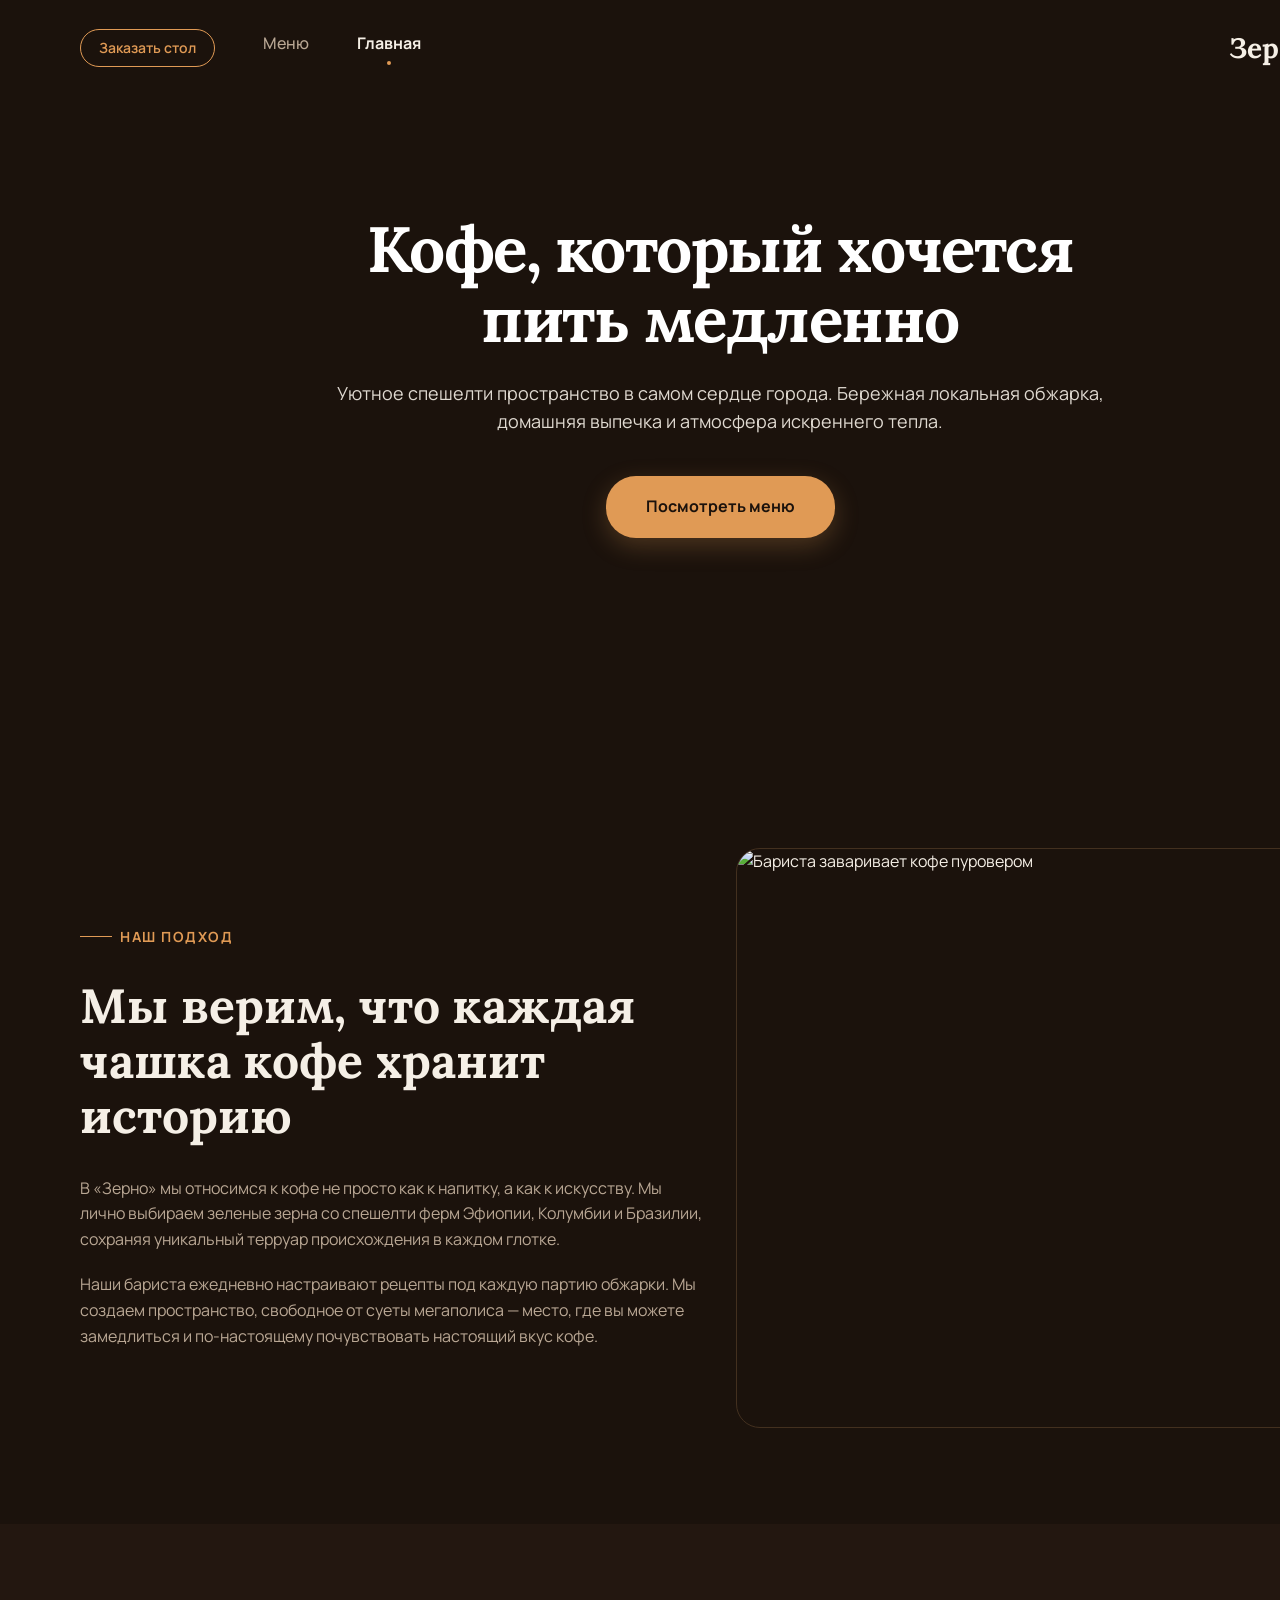
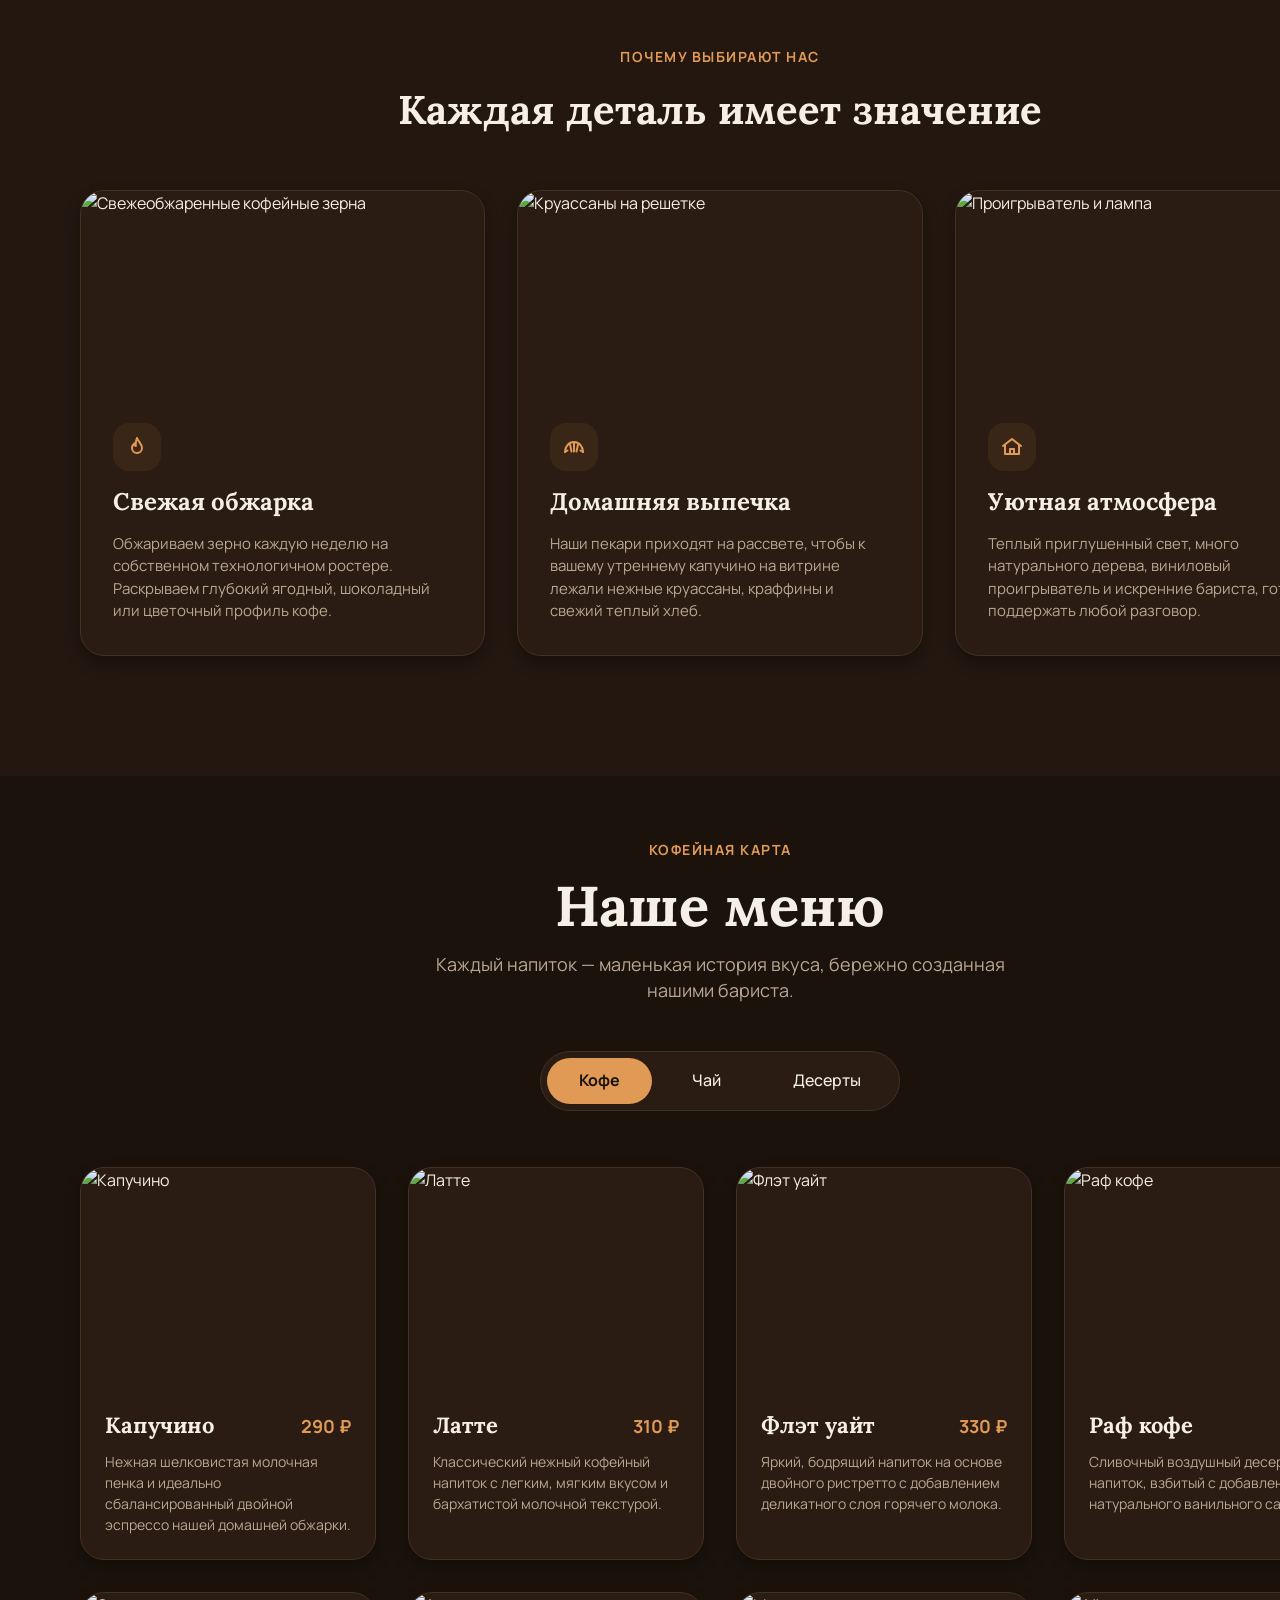
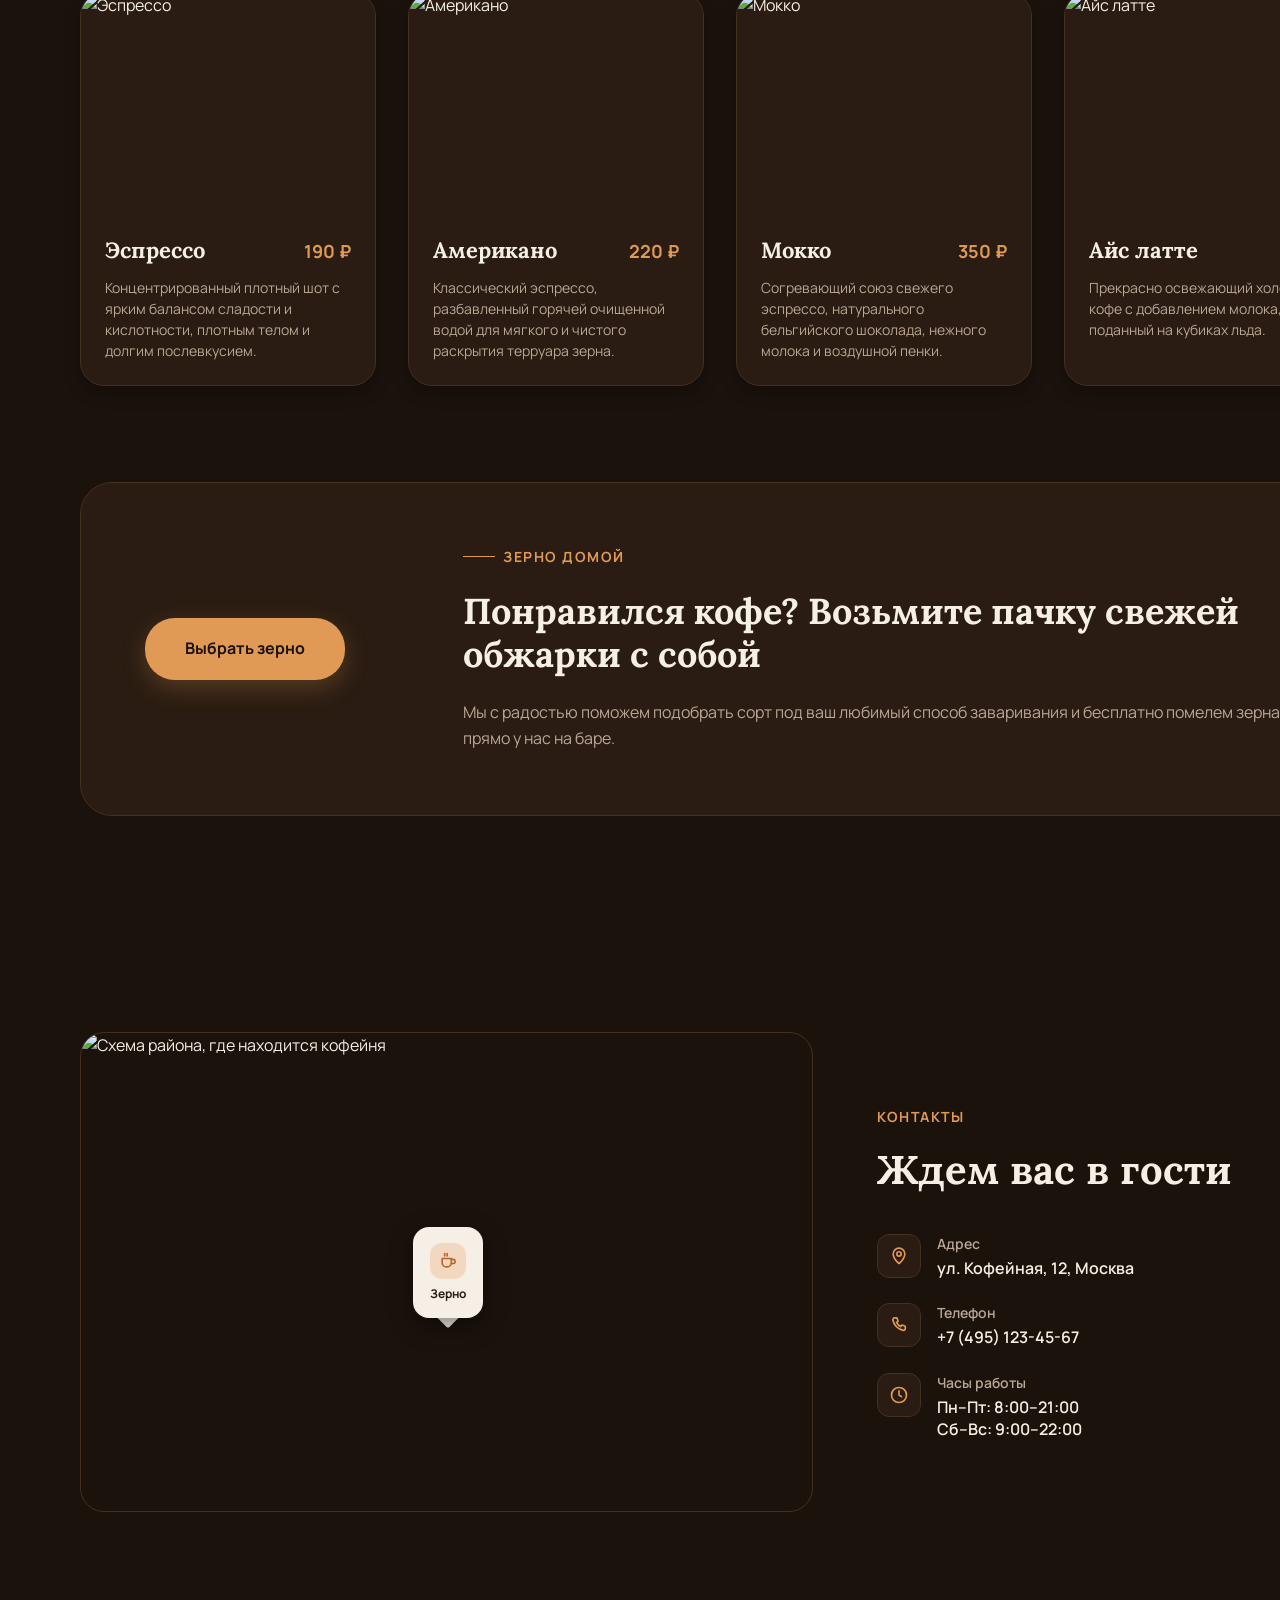
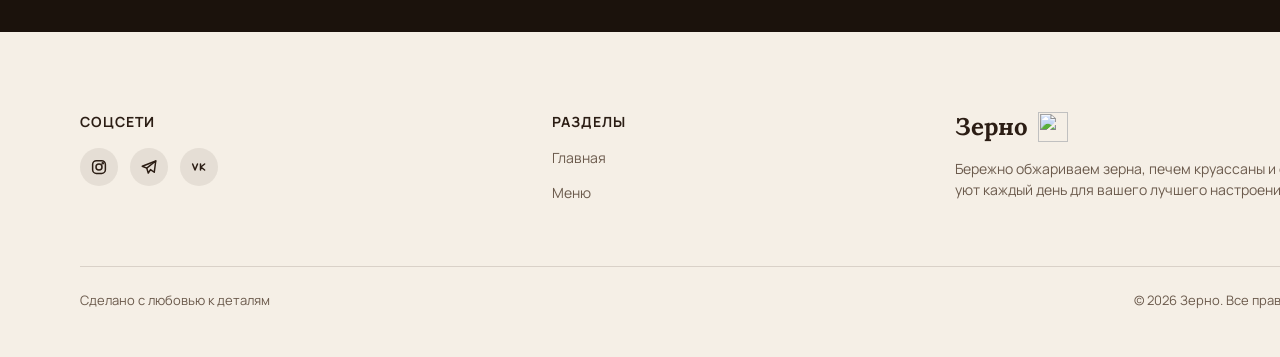
==== index.html @ 6aa4e922 "Update and rename index.HTML to index.html" ====
<!DOCTYPE html>
<html lang="ru">
<head>
  <meta charset="UTF-8">
  <meta name="viewport" content="width=1440">
  <title>Зерно — кофейня</title>
  <link rel="icon" href="images/logo.svg" type="image/svg+xml">
  <link rel="preconnect" href="https://fonts.googleapis.com">
  <link rel="preconnect" href="https://fonts.gstatic.com" crossorigin>
  <link href="https://fonts.googleapis.com/css2?family=Lora:wght@600;700&family=Manrope:wght@400;500;600;700&display=swap" rel="stylesheet">
  <link rel="stylesheet" href="style.css">
</head>
<body>
  <svg width="0" height="0" style="position:absolute" aria-hidden="true" focusable="false">
  <defs>
    <symbol id="i-pin" viewBox="0 0 24 24"><path d="M12 21s-7-6.1-7-11.5a7 7 0 0 1 14 0C19 14.9 12 21 12 21z"/><circle cx="12" cy="9.5" r="2.6"/></symbol>
    <symbol id="i-phone" viewBox="0 0 24 24"><path d="M6.6 3.5h3l1.4 4-2 1.3a11 11 0 0 0 5.2 5.2l1.3-2 4 1.4v3a2 2 0 0 1-2.2 2A15.5 15.5 0 0 1 4.6 5.7a2 2 0 0 1 2-2.2z"/></symbol>
    <symbol id="i-clock" viewBox="0 0 24 24"><circle cx="12" cy="12" r="9"/><path d="M12 7v5l3 2"/></symbol>
    <symbol id="i-flame" viewBox="0 0 24 24"><path d="M12 3c1 3.5 5 5.5 5 10a5 5 0 0 1-10 0c0-2 1-3.3 2-4.4.3 1.2.9 2 1.8 2.4C10.5 8.5 10.8 5.6 12 3z"/></symbol>
    <symbol id="i-croissant" viewBox="0 0 24 24"><path d="M3 17c0-5.5 4-10 9-10s9 4.5 9 10"/><path d="M3 17l2.5-1.5M21 17l-2.5-1.5M8 9.5l1.5 7M12 7.5v9M16 9.5l-1.5 7"/></symbol>
    <symbol id="i-home" viewBox="0 0 24 24"><path d="M3 11l9-7 9 7"/><path d="M5 10v9h14v-9"/><path d="M10 19v-5h4v5"/></symbol>
    <symbol id="i-coffee" viewBox="0 0 24 24"><path d="M5 9h11v5a5 5 0 0 1-5 5h-1a5 5 0 0 1-5-5z"/><path d="M16 10h2a2.5 2.5 0 0 1 0 5h-2"/><path d="M8 3v3M11 3v3"/></symbol>
    <symbol id="i-instagram" viewBox="0 0 24 24"><rect x="3.5" y="3.5" width="17" height="17" rx="5"/><circle cx="12" cy="12" r="4"/><circle cx="17" cy="7" r=".8"/></symbol>
    <symbol id="i-telegram" viewBox="0 0 24 24"><path d="M21 4L3 11l6 2.5L11 20l3-4.5 5 3.5z"/><path d="M9 13.5L21 4"/></symbol>
    <symbol id="i-vk" viewBox="0 0 24 24"><path d="M3.5 8l3.2 8L10 8"/><path d="M14 8v8M19.5 8L14.5 12l5 4"/></symbol>
  </defs>
</svg>

  <header class="header">
    <nav class="nav" aria-label="Основная навигация">
      <a class="btn btn--outline" href="#contacts" role="button">Заказать стол</a>
      <a class="nav__link" href="#menu">Меню</a>
      <a class="nav__link nav__link--active" href="#home" aria-current="page">Главная</a>
    </nav>
    <a class="logo" href="#home" aria-label="Зерно — на главную">
      <span class="logo__text">Зерно</span>
      <img class="logo__mark" src="images/logo.svg" alt="" width="36" height="36">
    </a>
  </header>

  <main>
    <section class="hero" id="home">
      <div class="hero__banner">
        <div class="hero__content">
          <h1 class="hero__title">Кофе, который хочется пить медленно</h1>
          <p class="hero__subtitle">Уютное спешелти пространство в самом сердце города. Бережная локальная обжарка, домашняя выпечка и атмосфера искреннего тепла.</p>
          <a class="btn btn--primary btn--lg" href="#menu">Посмотреть меню</a>
        </div>
      </div>
    </section>

    <section class="about">
      <div class="about__text">
        <div class="eyebrow"><span class="eyebrow__line"></span><span class="eyebrow__text">Наш подход</span></div>
        <h2 class="about__title">Мы верим, что каждая чашка кофе хранит историю</h2>
        <p>В «Зерно» мы относимся к кофе не просто как к напитку, а как к искусству. Мы лично выбираем зеленые зерна со спешелти ферм Эфиопии, Колумбии и Бразилии, сохраняя уникальный терруар происхождения в каждом глотке.</p>
        <p>Наши бариста ежедневно настраивают рецепты под каждую партию обжарки. Мы создаем пространство, свободное от суеты мегаполиса — место, где вы можете замедлиться и по-настоящему почувствовать настоящий вкус кофе.</p>
      </div>
      <div class="about__image">
        <img src="images/about.svg" alt="Бариста заваривает кофе пуровером" width="624" height="580">
      </div>
    </section>

    <section class="features">
      <div class="section-head">
        <span class="eyebrow__text">Почему выбирают нас</span>
        <h2 class="section-head__title">Каждая деталь имеет значение</h2>
      </div>
      <div class="features__grid">
        <article class="feature">
          <img class="feature__img" src="images/feature-roast.svg" alt="Свежеобжаренные кофейные зерна" width="405" height="200">
          <div class="feature__body">
            <span class="feature__icon"><svg class="icon" aria-hidden="true"><use href="#i-flame"/></svg></span>
            <h3 class="feature__title">Свежая обжарка</h3>
            <p class="feature__text">Обжариваем зерно каждую неделю на собственном технологичном ростере. Раскрываем глубокий ягодный, шоколадный или цветочный профиль кофе.</p>
          </div>
        </article>
        <article class="feature">
          <img class="feature__img" src="images/feature-bakery.svg" alt="Круассаны на решетке" width="405" height="200">
          <div class="feature__body">
            <span class="feature__icon"><svg class="icon" aria-hidden="true"><use href="#i-croissant"/></svg></span>
            <h3 class="feature__title">Домашняя выпечка</h3>
            <p class="feature__text">Наши пекари приходят на рассвете, чтобы к вашему утреннему капучино на витрине лежали нежные круассаны, краффины и свежий теплый хлеб.</p>
          </div>
        </article>
        <article class="feature">
          <img class="feature__img" src="images/feature-cozy.svg" alt="Проигрыватель и лампа" width="405" height="200">
          <div class="feature__body">
            <span class="feature__icon"><svg class="icon" aria-hidden="true"><use href="#i-home"/></svg></span>
            <h3 class="feature__title">Уютная атмосфера</h3>
            <p class="feature__text">Теплый приглушенный свет, много натурального дерева, виниловый проигрыватель и искренние бариста, готовые поддержать любой разговор.</p>
          </div>
        </article>
      </div>
    </section>

    <section class="page-head" id="menu">
      <span class="eyebrow__text">Кофейная карта</span>
      <h1 class="page-head__title">Наше меню</h1>
      <p class="page-head__subtitle">Каждый напиток — маленькая история вкуса, бережно созданная нашими бариста.</p>
    </section>

    <div class="tabs-wrap">
      <div class="tabs" role="tablist" aria-label="Категории меню">
        <span class="tabs__item tabs__item--active" role="tab" aria-selected="true">Кофе</span>
        <span class="tabs__item" role="tab" aria-selected="false">Чай</span>
        <span class="tabs__item" role="tab" aria-selected="false">Десерты</span>
      </div>
    </div>

    <section class="drinks" aria-label="Напитки">
      <article class="drink">
        <img class="drink__img" src="images/drink-cappuccino.svg" alt="Капучино" width="296" height="220">
        <div class="drink__body">
          <div class="drink__row"><h3 class="drink__title">Капучино</h3><span class="drink__price">290 ₽</span></div>
          <p class="drink__text">Нежная шелковистая молочная пенка и идеально сбалансированный двойной эспрессо нашей домашней обжарки.</p>
        </div>
      </article>
      <article class="drink">
        <img class="drink__img" src="images/drink-latte.svg" alt="Латте" width="296" height="220">
        <div class="drink__body">
          <div class="drink__row"><h3 class="drink__title">Латте</h3><span class="drink__price">310 ₽</span></div>
          <p class="drink__text">Классический нежный кофейный напиток с легким, мягким вкусом и бархатистой молочной текстурой.</p>
        </div>
      </article>
      <article class="drink">
        <img class="drink__img" src="images/drink-flat-white.svg" alt="Флэт уайт" width="296" height="220">
        <div class="drink__body">
          <div class="drink__row"><h3 class="drink__title">Флэт уайт</h3><span class="drink__price">330 ₽</span></div>
          <p class="drink__text">Яркий, бодрящий напиток на основе двойного ристретто с добавлением деликатного слоя горячего молока.</p>
        </div>
      </article>
      <article class="drink">
        <img class="drink__img" src="images/drink-raf.svg" alt="Раф кофе" width="296" height="220">
        <div class="drink__body">
          <div class="drink__row"><h3 class="drink__title">Раф кофе</h3><span class="drink__price">360 ₽</span></div>
          <p class="drink__text">Сливочный воздушный десертный напиток, взбитый с добавлением натурального ванильного сахара.</p>
        </div>
      </article>
      <article class="drink">
        <img class="drink__img" src="images/drink-espresso.svg" alt="Эспрессо" width="296" height="220">
        <div class="drink__body">
          <div class="drink__row"><h3 class="drink__title">Эспрессо</h3><span class="drink__price">190 ₽</span></div>
          <p class="drink__text">Концентрированный плотный шот с ярким балансом сладости и кислотности, плотным телом и долгим послевкусием.</p>
        </div>
      </article>
      <article class="drink">
        <img class="drink__img" src="images/drink-americano.svg" alt="Американо" width="296" height="220">
        <div class="drink__body">
          <div class="drink__row"><h3 class="drink__title">Американо</h3><span class="drink__price">220 ₽</span></div>
          <p class="drink__text">Классический эспрессо, разбавленный горячей очищенной водой для мягкого и чистого раскрытия терруара зерна.</p>
        </div>
      </article>
      <article class="drink">
        <img class="drink__img" src="images/drink-mocha.svg" alt="Мокко" width="296" height="220">
        <div class="drink__body">
          <div class="drink__row"><h3 class="drink__title">Мокко</h3><span class="drink__price">350 ₽</span></div>
          <p class="drink__text">Согревающий союз свежего эспрессо, натурального бельгийского шоколада, нежного молока и воздушной пенки.</p>
        </div>
      </article>
      <article class="drink">
        <img class="drink__img" src="images/drink-iced-latte.svg" alt="Айс латте" width="296" height="220">
        <div class="drink__body">
          <div class="drink__row"><h3 class="drink__title">Айс латте</h3><span class="drink__price">340 ₽</span></div>
          <p class="drink__text">Прекрасно освежающий холодный кофе с добавлением молока, поданный на кубиках льда.</p>
        </div>
      </article>
    </section>

    <section class="promo">
      <div class="promo__box">
        <a class="btn btn--primary btn--lg" href="#contacts" role="button">Выбрать зерно</a>
        <div class="promo__text">
          <div class="eyebrow"><span class="eyebrow__line"></span><span class="eyebrow__text">Зерно домой</span></div>
          <h2 class="promo__title">Понравился кофе? Возьмите пачку свежей обжарки с собой</h2>
          <p class="promo__desc">Мы с радостью поможем подобрать сорт под ваш любимый способ заваривания и бесплатно помелем зерна прямо у нас на баре.</p>
        </div>
      </div>
    </section>

    <section class="contacts" id="contacts">
      <div class="contacts__map">
        <img src="images/map.svg" alt="Схема района, где находится кофейня" width="733" height="480">
        <div class="map-pin" aria-hidden="true">
          <span class="map-pin__icon"><svg class="icon" aria-hidden="true"><use href="#i-coffee"/></svg></span>
          <span class="map-pin__label">Зерно</span>
        </div>
      </div>
      <div class="contacts__info">
        <span class="eyebrow__text">Контакты</span>
        <h2 class="contacts__title">Ждем вас в гости</h2>
        <ul class="contacts__list">
          <li class="contact"><span class="contact__icon"><svg class="icon" aria-hidden="true"><use href="#i-pin"/></svg></span><div><span class="contact__label">Адрес</span><span class="contact__value">ул. Кофейная, 12, Москва</span></div></li>
          <li class="contact"><span class="contact__icon"><svg class="icon" aria-hidden="true"><use href="#i-phone"/></svg></span><div><span class="contact__label">Телефон</span><span class="contact__value">+7 (495) 123-45-67</span></div></li>
          <li class="contact"><span class="contact__icon"><svg class="icon" aria-hidden="true"><use href="#i-clock"/></svg></span><div><span class="contact__label">Часы работы</span><span class="contact__value">Пн–Пт: 8:00–21:00<br>Сб–Вс: 9:00–22:00</span></div></li>
        </ul>
      </div>
    </section>
  </main>

  <footer class="footer">
    <div class="footer__inner">
      <div class="footer__top">
        <div class="footer__col footer__col--socials">
          <h3 class="footer__title">Соцсети</h3>
          <div class="socials">
            <a class="socials__item" href="#" aria-label="Instagram"><svg class="icon" aria-hidden="true"><use href="#i-instagram"/></svg></a>
            <a class="socials__item" href="#" aria-label="Telegram"><svg class="icon" aria-hidden="true"><use href="#i-telegram"/></svg></a>
            <a class="socials__item" href="#" aria-label="ВКонтакте"><svg class="icon" aria-hidden="true"><use href="#i-vk"/></svg></a>
          </div>
        </div>
        <div class="footer__col footer__col--nav">
          <h3 class="footer__title">Разделы</h3>
          <a class="footer__link" href="#home">Главная</a>
          <a class="footer__link" href="#menu">Меню</a>
        </div>
        <div class="footer__brand">
          <a class="logo logo--footer" href="#home" aria-label="Зерно — на главную">
            <span class="logo__text">Зерно</span>
            <img class="logo__mark" src="images/logo.svg" alt="" width="30" height="30">
          </a>
          <p class="footer__tagline">Бережно обжариваем зерна, печем круассаны и создаем уют каждый день для вашего лучшего настроения.</p>
        </div>
      </div>
      <div class="footer__bottom">
        <span>Сделано с любовью к деталям</span>
        <span>© 2026 Зерно. Все права защищены.</span>
      </div>
    </div>
  </footer>
</body>
</html>
---- style.css ----
:root {
  --bg: #1b120c;
  --bg-soft: #231710;
  --card: #2a1c12;
  --card-hover: #31211500;
  --border: #43301f;
  --text: #f5efe6;
  --muted: #b9a794;
  --accent: #e09a55;
  --accent-strong: #eba865;
  --accent-ink: #1b120c;
  --cream: #f5efe6;
  --ink: #2b1d14;

  --font-display: "Lora", Georgia, "Times New Roman", serif;
  --font-body: "Manrope", "Segoe UI", Arial, sans-serif;

  --container: 1280px;
  --shadow-card: 0 8px 16px rgba(0, 0, 0, 0.28);
  --shadow-card-hover: 0 18px 36px rgba(0, 0, 0, 0.45);
  --ease: 0.25s ease;
}

*,
*::before,
*::after { box-sizing: border-box; }

html { -webkit-text-size-adjust: 100%; }

body {
  margin: 0;
  min-width: 1440px;
  background: var(--bg);
  color: var(--text);
  font-family: var(--font-body);
  font-size: 16px;
  line-height: 1.6;
}

img { display: block; max-width: 100%; }
a { color: inherit; text-decoration: none; }
h1, h2, h3, p, ul { margin: 0; padding: 0; }
ul { list-style: none; }

.icon {
  width: 24px;
  height: 24px;
  fill: none;
  stroke: currentColor;
  stroke-width: 2;
  stroke-linecap: round;
  stroke-linejoin: round;
}

.btn {
  display: inline-flex;
  align-items: center;
  justify-content: center;
  font-family: var(--font-body);
  font-weight: 700;
  line-height: 1.37;
  border-radius: 30px;
  cursor: pointer;
  transition: transform var(--ease), box-shadow var(--ease), background-color var(--ease), color var(--ease);
}

.btn--primary {
  background: var(--accent);
  color: var(--accent-ink);
  box-shadow: 0 8px 24px rgba(224, 154, 85, 0.25);
}
.btn--primary:hover {
  background: var(--accent-strong);
  transform: translateY(-3px);
  box-shadow: 0 14px 30px rgba(224, 154, 85, 0.4);
}
.btn--lg { padding: 20px 40px; font-size: 16px; }

.btn--outline {
  padding: 8px 18px;
  font-size: 14px;
  font-weight: 600;
  line-height: 1.37;
  color: var(--accent);
  border: 1px solid var(--accent);
  border-radius: 20px;
}
.btn--outline:hover {
  background: var(--accent);
  color: var(--accent-ink);
  transform: translateY(-2px);
}

.header {
  display: flex;
  align-items: center;
  justify-content: space-between;
  height: 96px;
  padding: 0 80px;
  background: var(--bg);
}

.nav {
  display: flex;
  align-items: center;
  gap: 48px;
}

.nav__link {
  position: relative;
  padding-bottom: 8px;
  font-size: 16px;
  font-weight: 500;
  line-height: 1.37;
  color: var(--muted);
  transition: color var(--ease);
}
.nav__link:hover { color: var(--text); }
.nav__link--active { color: var(--text); font-weight: 700; }
.nav__link--active::after {
  content: "";
  position: absolute;
  left: 50%;
  bottom: -2px;
  width: 4px;
  height: 4px;
  margin-left: -2px;
  border-radius: 2px;
  background: var(--accent);
}

.logo {
  display: inline-flex;
  align-items: center;
  gap: 10px;
}
.logo__text {
  font-family: var(--font-display);
  font-size: 28px;
  font-weight: 700;
  line-height: 1.25;
  color: var(--text);
}
.logo__mark { width: 36px; height: 36px; transition: transform 0.4s ease; }
.logo:hover .logo__mark { transform: rotate(-12deg) scale(1.06); }
.logo--footer .logo__text { font-size: 24px; color: var(--ink); }
.logo--footer .logo__mark { width: 30px; height: 30px; }

.eyebrow { display: flex; align-items: center; gap: 8px; }
.eyebrow__line { width: 32px; height: 1px; background: var(--accent); }
.eyebrow__text {
  font-size: 14px;
  font-weight: 700;
  line-height: 1.37;
  letter-spacing: 1.5px;
  text-transform: uppercase;
  color: var(--accent);
}

.section-head { text-align: center; }
.section-head__title,
.contacts__title {
  margin-top: 16px;
  font-family: var(--font-display);
  font-size: 40px;
  font-weight: 700;
  line-height: 1.2;
  color: var(--text);
}

.hero { padding: 0 80px 96px; }
.hero__banner {
  display: flex;
  align-items: center;
  justify-content: center;
  height: 560px;
  padding: 80px;
  border-radius: 32px;
  overflow: hidden;
  background:
    linear-gradient(rgba(27, 18, 12, 0.5), rgba(27, 18, 12, 0.5)),
    url("images/hero.svg") center / cover no-repeat;
}
.hero__content {
  display: flex;
  flex-direction: column;
  align-items: center;
  gap: 24px;
  max-width: 880px;
  text-align: center;
}
.hero__title {
  font-family: var(--font-display);
  font-size: 64px;
  font-weight: 700;
  line-height: 1.1;
  letter-spacing: -1.5px;
  color: #fff;
  text-wrap: balance;
}
.hero__subtitle {
  max-width: 800px;
  font-size: 18px;
  line-height: 1.6;
  color: var(--cream);
  opacity: 0.9;
}
.hero__content .btn { margin-top: 16px; }

.about {
  display: flex;
  align-items: center;
  gap: 32px;
  padding: 96px 80px;
}
.about__text {
  display: flex;
  flex-direction: column;
  gap: 32px;
  width: 624px;
  flex: none;
}
.about__title {
  font-family: var(--font-display);
  font-size: 48px;
  font-weight: 700;
  line-height: 1.15;
  color: var(--text);
}
.about__text p { font-size: 16px; line-height: 1.6; color: var(--muted); }
.about__text p + p { margin-top: -12px; }
.about__image {
  width: 624px;
  height: 580px;
  flex: none;
  border-radius: 24px;
  overflow: hidden;
  border: 1px solid var(--border);
}
.about__image img { width: 100%; height: 100%; object-fit: cover; transition: transform 0.6s ease; }
.about__image:hover img { transform: scale(1.04); }

.features {
  padding: 120px 80px;
  background: var(--bg-soft);
}
.features__grid {
  display: flex;
  gap: 32px;
  margin-top: 56px;
}
.feature {
  flex: 1;
  min-height: 466px;
  overflow: hidden;
  border-radius: 24px;
  background: var(--card);
  border: 1px solid var(--border);
  box-shadow: var(--shadow-card);
  transition: transform var(--ease), box-shadow var(--ease), border-color var(--ease);
}
.feature:hover {
  transform: translateY(-8px);
  box-shadow: var(--shadow-card-hover);
  border-color: var(--accent);
}
.feature__img { width: 100%; height: 200px; object-fit: cover; }
.feature__body { padding: 32px; display: flex; flex-direction: column; gap: 16px; }
.feature__icon {
  display: flex;
  align-items: center;
  justify-content: center;
  width: 48px;
  height: 48px;
  border-radius: 16px;
  background: #3a2616;
  color: var(--accent);
}
.feature__title {
  font-family: var(--font-display);
  font-size: 24px;
  font-weight: 700;
  line-height: 1.25;
  color: var(--text);
}
.feature__text { font-size: 15px; line-height: 1.5; color: var(--muted); }

.contacts {
  display: flex;
  align-items: center;
  gap: 64px;
  padding: 120px 80px;
}
.contacts__map {
  position: relative;
  width: 733px;
  height: 480px;
  flex: none;
  border-radius: 24px;
  overflow: hidden;
  border: 1px solid var(--border);
}
.contacts__map > img { width: 100%; height: 100%; object-fit: cover; }
.map-pin {
  position: absolute;
  left: 332px;
  top: 194px;
  display: flex;
  flex-direction: column;
  align-items: center;
  gap: 8px;
  width: 70px;
  padding: 16px;
  border-radius: 16px;
  background: var(--cream);
  box-shadow: 0 8px 24px rgba(0, 0, 0, 0.45);
}
.map-pin::after {
  content: "";
  position: absolute;
  left: 50%;
  bottom: -7px;
  width: 16px;
  height: 16px;
  margin-left: -8px;
  background: var(--cream);
  transform: rotate(45deg);
  border-radius: 2px;
  z-index: -1;
}
.map-pin__icon {
  display: flex;
  align-items: center;
  justify-content: center;
  width: 36px;
  height: 36px;
  border-radius: 12px;
  background: #f2d7c1;
  color: #b8692a;
}
.map-pin__icon .icon { width: 20px; height: 20px; }
.map-pin__label { font-size: 12px; font-weight: 700; line-height: 1.2; color: var(--ink); }

.contacts__info { flex: 1; }
.contacts__list { display: flex; flex-direction: column; gap: 24px; margin-top: 40px; }
.contact { display: flex; align-items: flex-start; gap: 16px; }
.contact__icon {
  display: flex;
  flex: none;
  align-items: center;
  justify-content: center;
  width: 44px;
  height: 44px;
  border-radius: 12px;
  background: var(--card);
  border: 1px solid var(--border);
  color: var(--accent);
}
.contact__icon .icon { width: 20px; height: 20px; }
.contact__label { display: block; font-size: 14px; font-weight: 600; line-height: 1.37; color: var(--muted); }
.contact__value { display: block; margin-top: 4px; font-size: 16px; font-weight: 600; line-height: 1.4; color: var(--text); }

.page-head {
  display: flex;
  flex-direction: column;
  align-items: center;
  gap: 16px;
  padding: 64px 80px 48px;
  text-align: center;
}
.page-head__title {
  font-family: var(--font-display);
  font-size: 56px;
  font-weight: 700;
  line-height: 1.1;
  color: var(--text);
}
.page-head__subtitle { max-width: 600px; font-size: 18px; line-height: 1.4; color: var(--muted); }

.tabs-wrap { display: flex; justify-content: center; padding: 0 80px 56px; }
.tabs {
  display: flex;
  gap: 8px;
  padding: 6px;
  border-radius: 30px;
  background: var(--card);
  border: 1px solid var(--border);
}
.tabs__item {
  padding: 12px 32px;
  border-radius: 24px;
  font-size: 16px;
  font-weight: 500;
  line-height: 1.37;
  color: var(--text);
  cursor: default;
  transition: background-color var(--ease), color var(--ease);
}
.tabs__item:not(.tabs__item--active):hover { background: #3a2616; }
.tabs__item--active { background: var(--accent); color: var(--accent-ink); font-weight: 700; }

.drinks {
  display: grid;
  grid-template-columns: repeat(4, 296px);
  justify-content: space-between;
  gap: 32px 0;
  padding: 0 80px 96px;
}
.drink {
  overflow: hidden;
  min-height: 370px;
  border-radius: 24px;
  background: var(--card);
  border: 1px solid var(--border);
  box-shadow: var(--shadow-card);
  transition: transform var(--ease), box-shadow var(--ease), border-color var(--ease);
}
.drink:hover {
  transform: translateY(-8px);
  box-shadow: var(--shadow-card-hover);
  border-color: var(--accent);
}
.drink__img { width: 100%; height: 220px; object-fit: cover; }
.drink__body { padding: 24px; display: flex; flex-direction: column; gap: 12px; }
.drink__row { display: flex; align-items: baseline; justify-content: space-between; gap: 8px; }
.drink__title {
  font-family: var(--font-display);
  font-size: 22px;
  font-weight: 700;
  line-height: 1.25;
  color: var(--text);
}
.drink__price { font-size: 18px; font-weight: 700; line-height: 1.37; color: var(--accent); white-space: nowrap; }
.drink__text { font-size: 14px; line-height: 1.5; color: var(--muted); }

.promo { padding: 0 80px 96px; }
.promo__box {
  display: flex;
  align-items: center;
  justify-content: space-between;
  gap: 40px;
  padding: 64px;
  border-radius: 32px;
  background: var(--card);
  border: 1px solid var(--border);
}
.promo__text { display: flex; flex-direction: column; gap: 24px; width: 832px; }
.promo__title {
  font-family: var(--font-display);
  font-size: 36px;
  font-weight: 700;
  line-height: 1.2;
  color: var(--text);
}
.promo__desc { font-size: 16px; line-height: 1.6; color: var(--muted); }

.footer { background: var(--cream); color: var(--ink); }
.footer__inner { padding: 80px 80px 48px; }
.footer__top { display: flex; align-items: flex-start; justify-content: space-between; }
.footer__col { display: flex; flex-direction: column; gap: 16px; }
.footer__col--nav { gap: 16px; margin-right: auto; margin-left: 334px; }
.footer__title {
  font-size: 14px;
  font-weight: 700;
  line-height: 1.37;
  letter-spacing: 1px;
  text-transform: uppercase;
  color: var(--ink);
}
.footer__link { font-size: 14px; line-height: 1.37; color: #6b5a4c; transition: color var(--ease), transform var(--ease); }
.footer__link:hover { color: var(--ink); transform: translateX(3px); }

.socials { display: flex; gap: 12px; }
.socials__item {
  display: flex;
  align-items: center;
  justify-content: center;
  width: 38px;
  height: 38px;
  border-radius: 20px;
  background: rgba(43, 29, 20, 0.08);
  color: var(--ink);
  transition: background-color var(--ease), color var(--ease), transform var(--ease);
}
.socials__item:hover { background: var(--ink); color: var(--cream); transform: translateY(-3px); }
.socials__item .icon { width: 18px; height: 18px; }

.footer__brand { display: flex; flex-direction: column; gap: 16px; width: 405px; }
.footer__tagline { font-size: 14px; line-height: 1.5; color: #6b5a4c; }

.footer__bottom {
  display: flex;
  justify-content: space-between;
  margin-top: 64px;
  padding-top: 24px;
  border-top: 1px solid rgba(43, 29, 20, 0.14);
  font-size: 13px;
  line-height: 1.4;
  color: #6b5a4c;
}
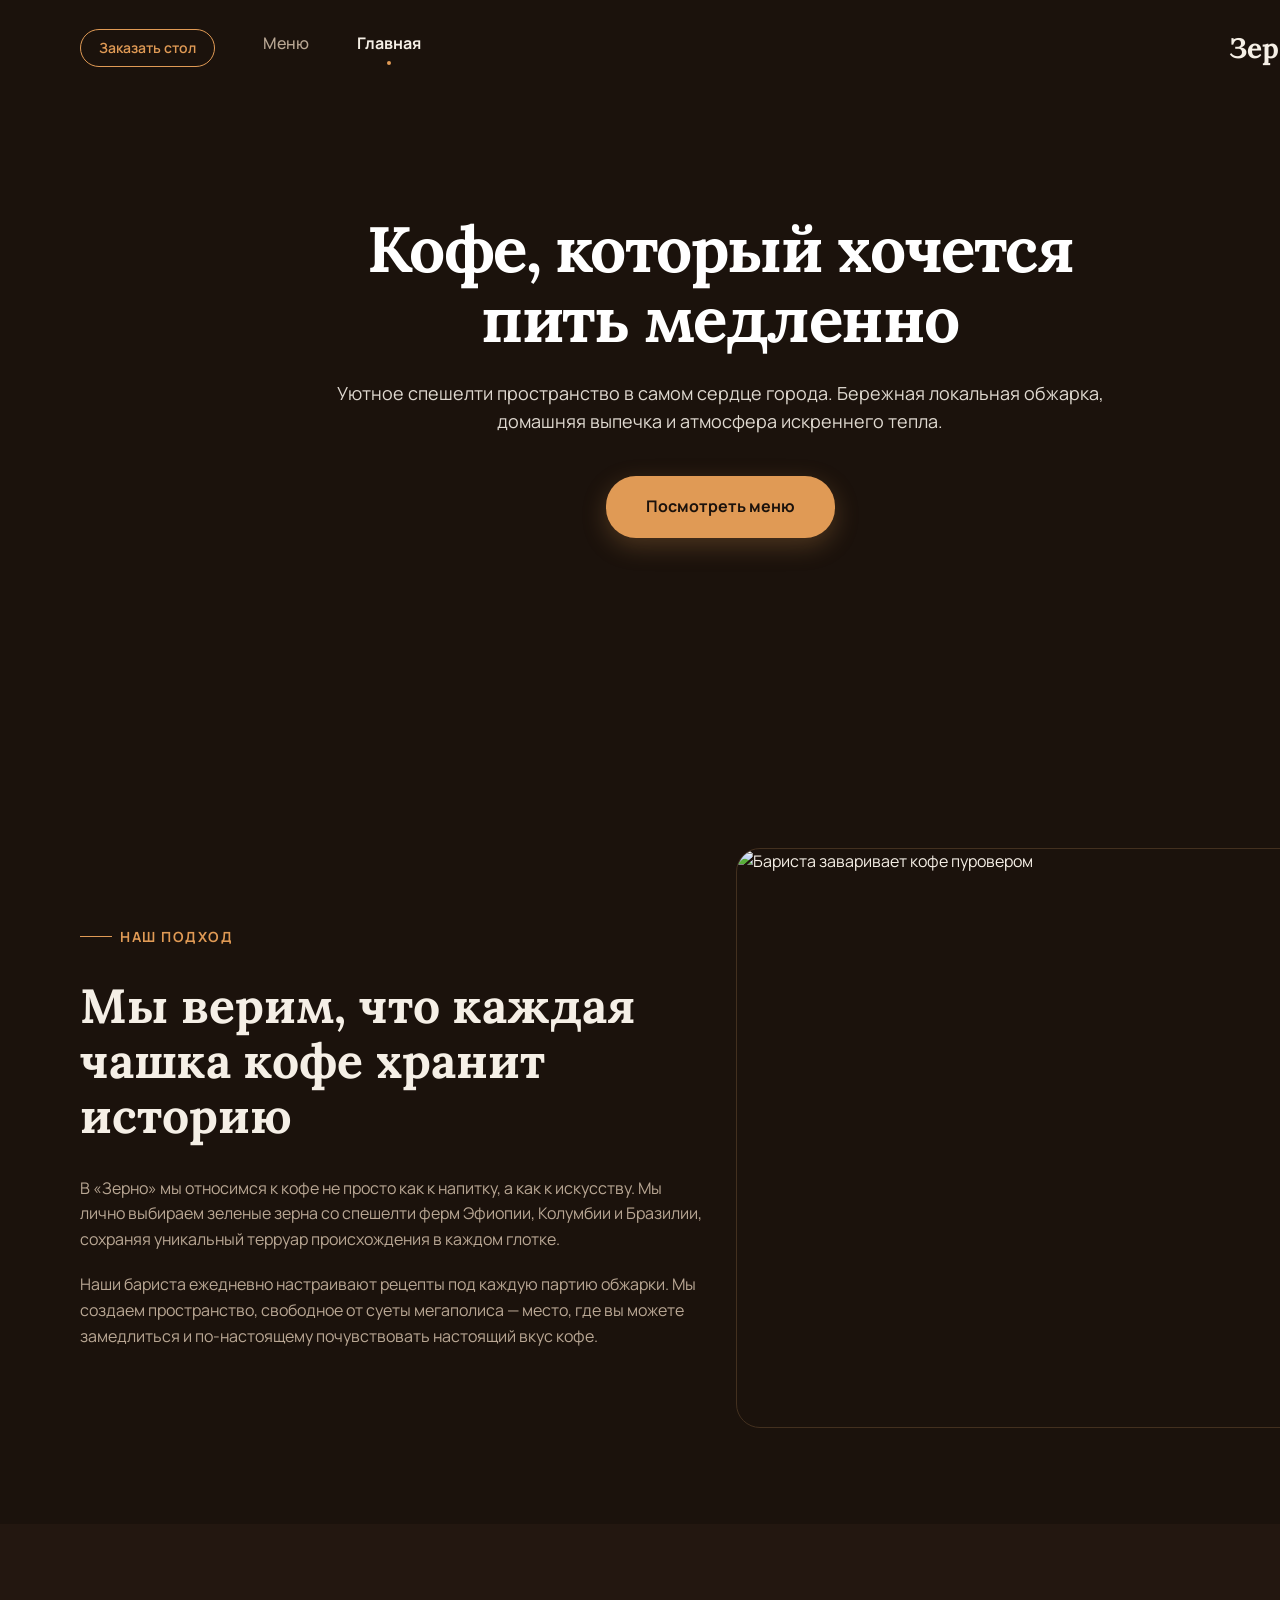
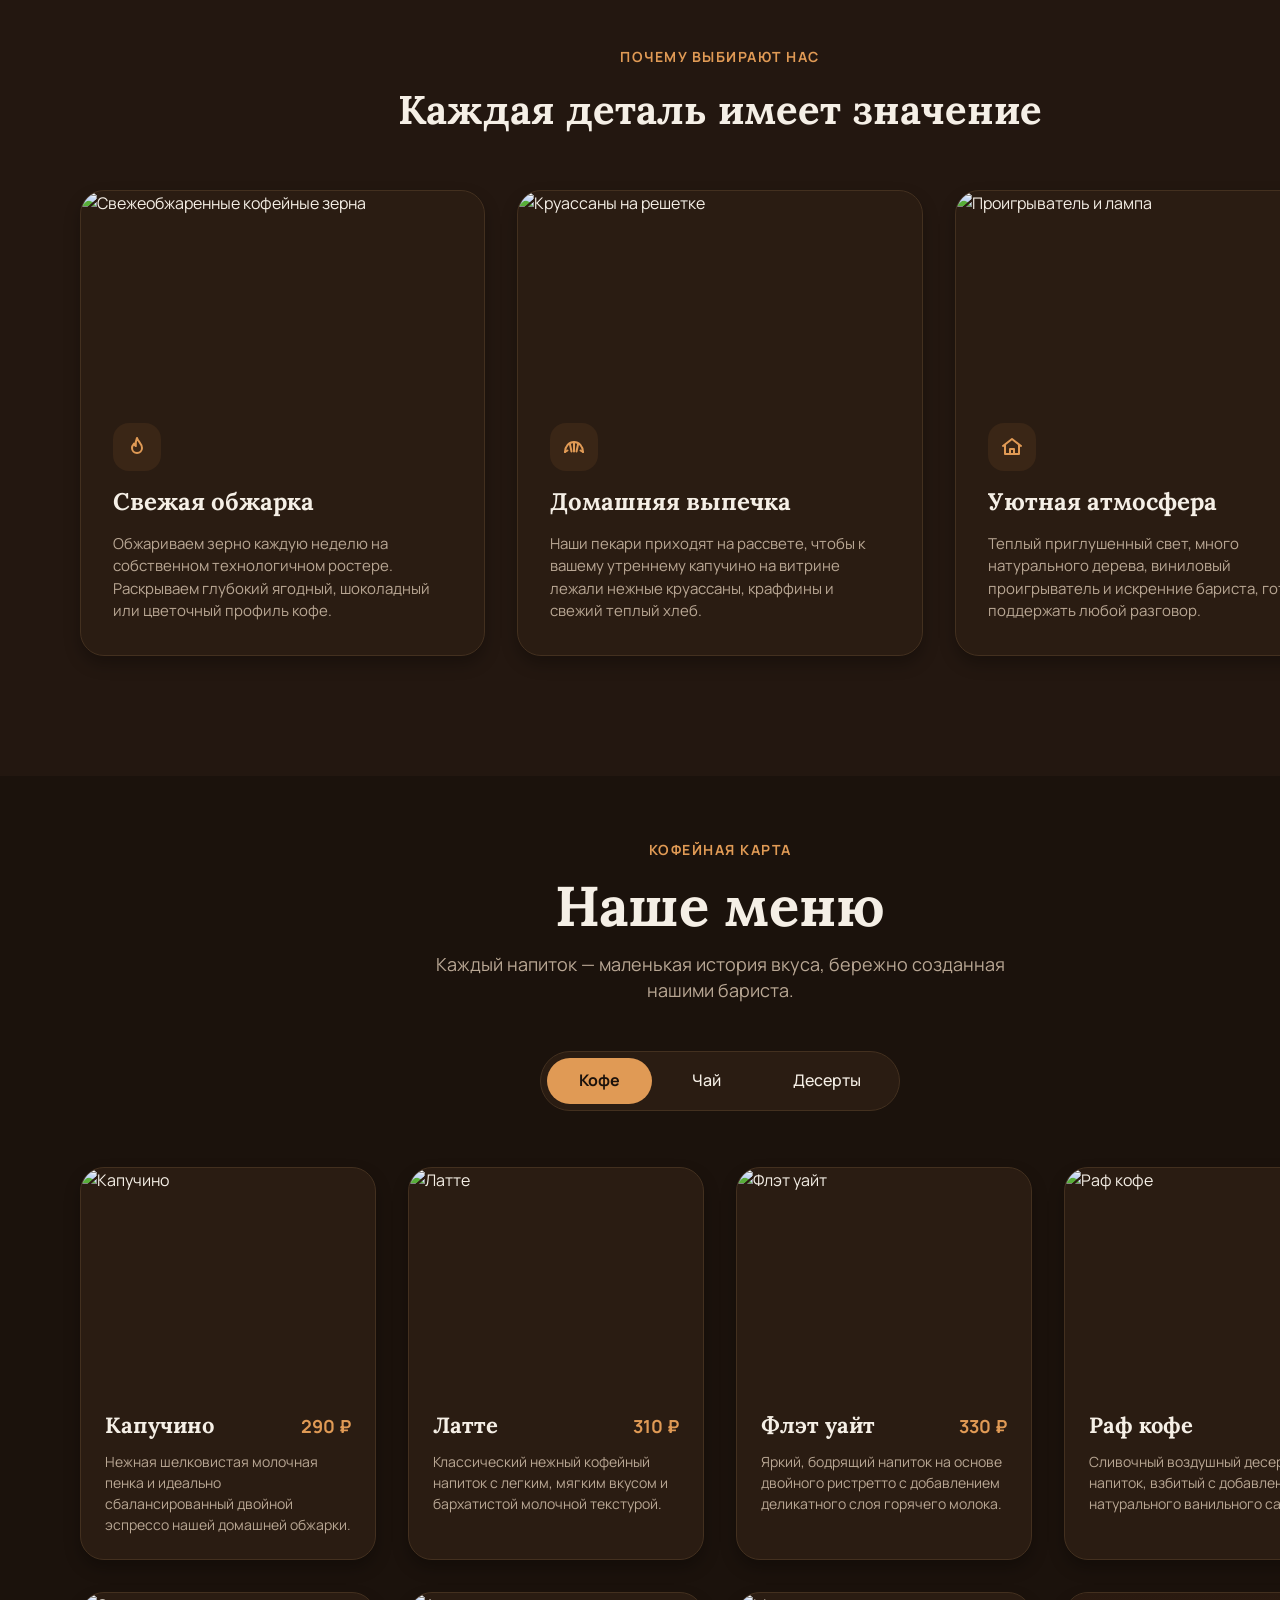
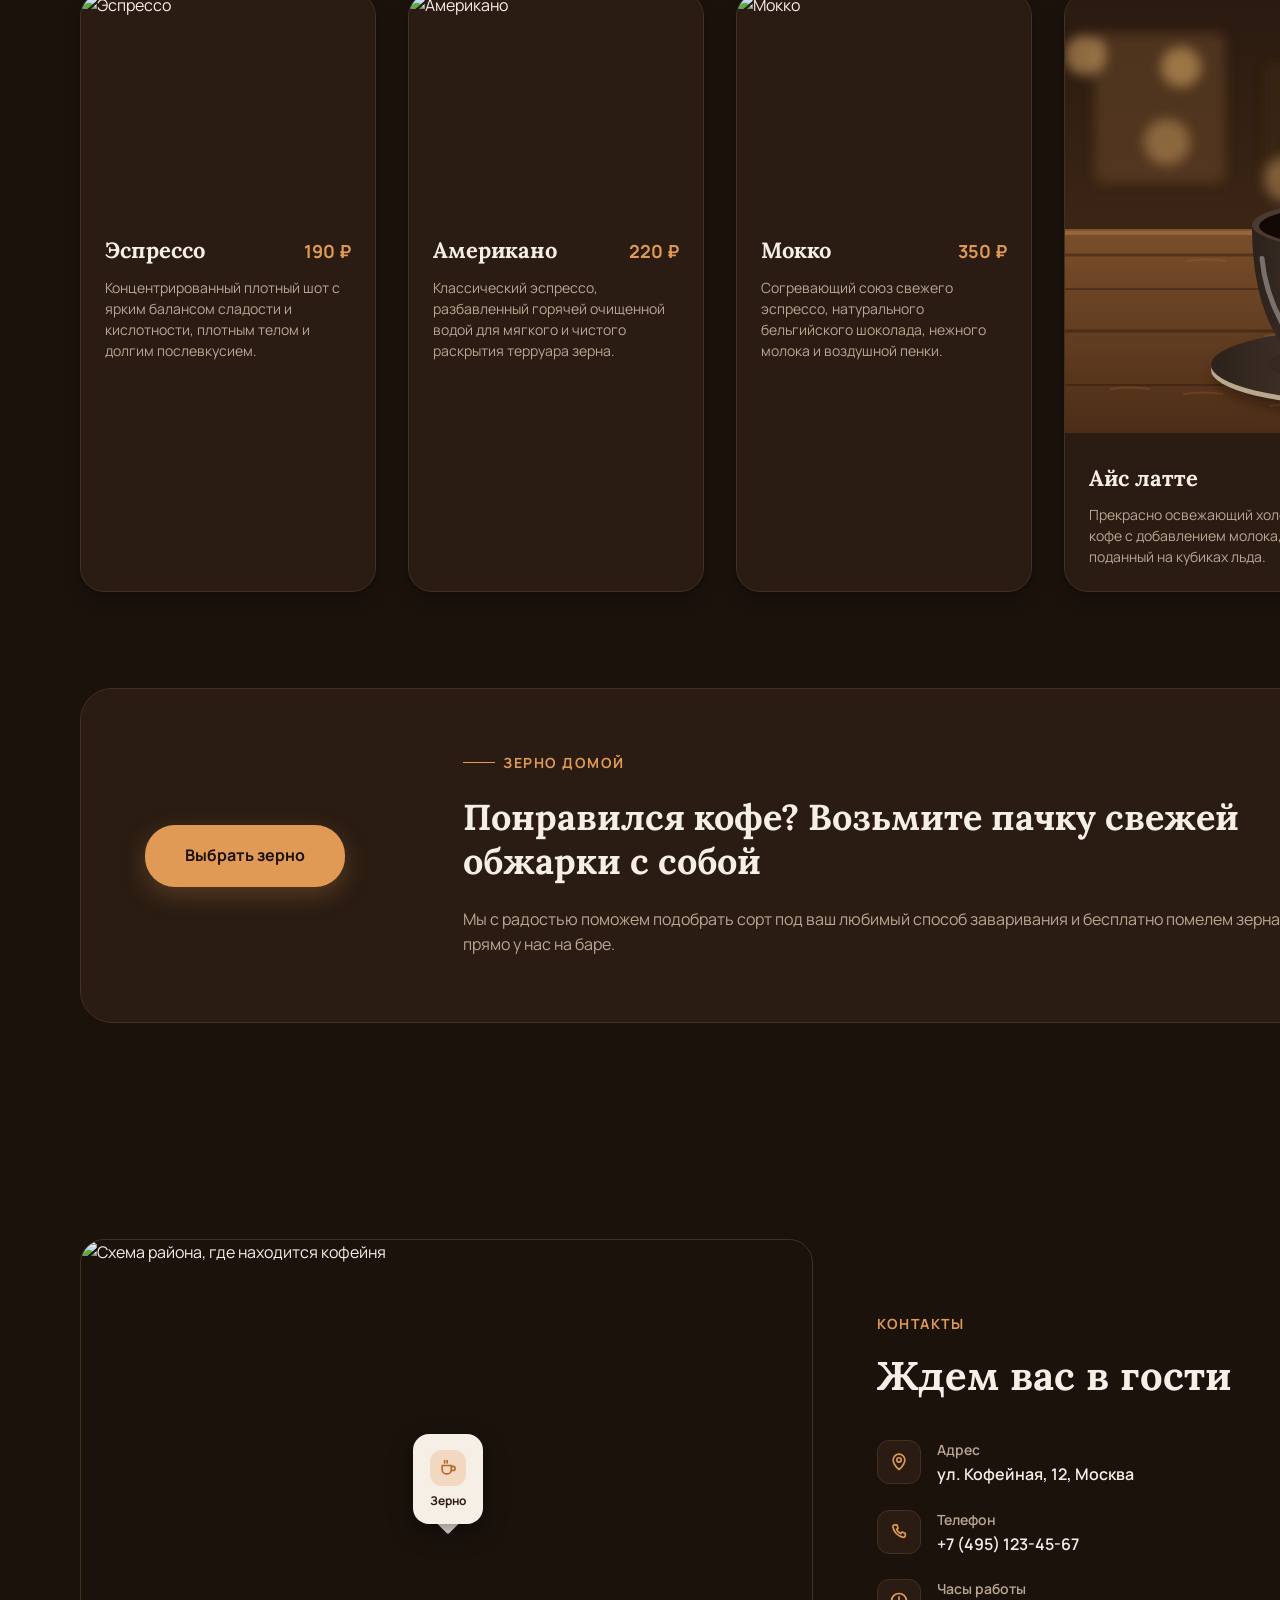
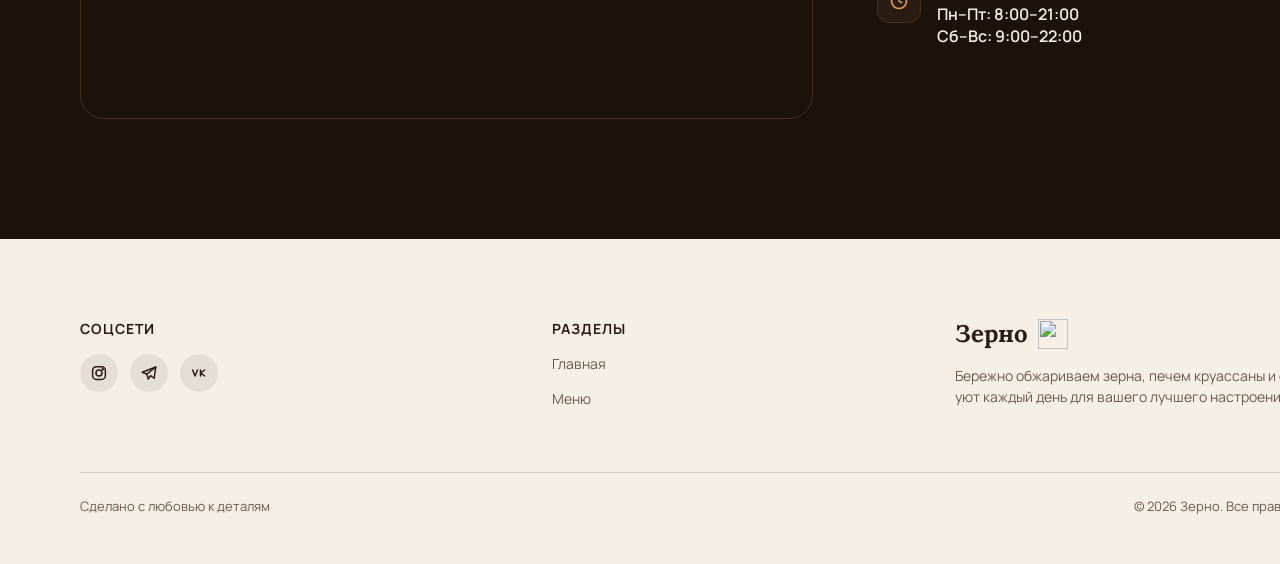
==== commit 982593c2: "Update index.html" ====
--- a/index.html
+++ b/index.html
@@ -159,7 +159,17 @@
         </div>
       </article>
       <article class="drink">
-        <img class="drink__img" src="images/drink-iced-latte.svg" alt="Айс латте" width="296" height="220">
+        <svg xmlns="http://www.w3.org/2000/svg" viewBox="0 0 592 440" width="592" height="440" role="img"><defs>
+<linearGradient id="wall" x1="0" y1="0" x2="0" y2="1"><stop offset="0" stop-color="#2A1A10"/><stop offset="1" stop-color="#4A2F1A"/></linearGradient>
+<linearGradient id="wood" x1="0" y1="0" x2="0" y2="1"><stop offset="0" stop-color="#7A4E2A"/><stop offset="1" stop-color="#4B2D17"/></linearGradient>
+<radialGradient id="glow" cx="0.5" cy="0.5" r="0.5"><stop offset="0" stop-color="#FFC77A" stop-opacity=".85"/><stop offset="1" stop-color="#FFC77A" stop-opacity="0"/></radialGradient>
+<linearGradient id="ceramic" x1="0" y1="0" x2="1" y2="0"><stop offset="0" stop-color="#E6DCCB"/><stop offset=".45" stop-color="#FBF6EC"/><stop offset="1" stop-color="#CBBDA6"/></linearGradient>
+<linearGradient id="ceramicDark" x1="0" y1="0" x2="1" y2="0"><stop offset="0" stop-color="#2C211B"/><stop offset=".45" stop-color="#4A3A30"/><stop offset="1" stop-color="#1C1410"/></linearGradient>
+<linearGradient id="peach" x1="0" y1="0" x2="1" y2="0"><stop offset="0" stop-color="#D9A47F"/><stop offset=".45" stop-color="#F2CBA9"/><stop offset="1" stop-color="#B9825E"/></linearGradient>
+<linearGradient id="glass" x1="0" y1="0" x2="1" y2="0"><stop offset="0" stop-color="#fff" stop-opacity=".32"/><stop offset=".3" stop-color="#fff" stop-opacity=".08"/><stop offset=".75" stop-color="#fff" stop-opacity=".05"/><stop offset="1" stop-color="#fff" stop-opacity=".3"/></linearGradient>
+<filter id="blur6"><feGaussianBlur stdDeviation="6"/></filter>
+<filter id="blur3"><feGaussianBlur stdDeviation="3"/></filter>
+</defs><rect width="592" height="440" fill="url(#wall)"/><g filter="url(#blur6)"><rect x="30" y="40" width="130" height="150" rx="8" fill="#6B4A2C" opacity=".55"/><rect x="420" y="30" width="150" height="170" rx="8" fill="#8A6A44" opacity=".4"/><rect x="200" y="70" width="170" height="110" rx="6" fill="#3B2615" opacity=".6"/><circle cx="102" cy="149" r="22" fill="#FFC77A" opacity="0.34"/><circle cx="20" cy="62" r="20" fill="#FFC77A" opacity="0.46"/><circle cx="402" cy="106" r="22" fill="#FFC77A" opacity="0.26"/><circle cx="520" cy="75" r="21" fill="#FFC77A" opacity="0.56"/><circle cx="116" cy="74" r="19" fill="#FFC77A" opacity="0.44"/><circle cx="291" cy="181" r="20" fill="#FFC77A" opacity="0.28"/><circle cx="454" cy="110" r="11" fill="#FFC77A" opacity="0.38"/><circle cx="439" cy="89" r="17" fill="#FFC77A" opacity="0.49"/><circle cx="221" cy="187" r="22" fill="#FFC77A" opacity="0.35"/></g><rect y="238" width="592" height="202" fill="url(#wood)"/><path d="M0 262 H592" stroke="#2E1A0D" stroke-opacity=".45" stroke-width="3"/><path d="M0 296 H592" stroke="#2E1A0D" stroke-opacity=".45" stroke-width="2"/><path d="M0 338 H592" stroke="#2E1A0D" stroke-opacity=".45" stroke-width="3"/><path d="M0 392 H592" stroke="#2E1A0D" stroke-opacity=".45" stroke-width="2"/><path d="M46 396 q18 -3 38 0" stroke="#A56F3E" stroke-opacity=".25" stroke-width="2" fill="none" stroke-linecap="round"/><path d="M205 413 q18 -3 38 0" stroke="#A56F3E" stroke-opacity=".25" stroke-width="2" fill="none" stroke-linecap="round"/><path d="M369 370 q18 -3 38 0" stroke="#A56F3E" stroke-opacity=".25" stroke-width="2" fill="none" stroke-linecap="round"/><path d="M198 377 q18 -3 38 0" stroke="#A56F3E" stroke-opacity=".25" stroke-width="2" fill="none" stroke-linecap="round"/><path d="M515 253 q18 -3 38 0" stroke="#A56F3E" stroke-opacity=".25" stroke-width="2" fill="none" stroke-linecap="round"/><path d="M370 308 q18 -3 38 0" stroke="#A56F3E" stroke-opacity=".25" stroke-width="2" fill="none" stroke-linecap="round"/><path d="M440 323 q18 -3 38 0" stroke="#A56F3E" stroke-opacity=".25" stroke-width="2" fill="none" stroke-linecap="round"/><path d="M365 396 q18 -3 38 0" stroke="#A56F3E" stroke-opacity=".25" stroke-width="2" fill="none" stroke-linecap="round"/><path d="M122 268 q18 -3 38 0" stroke="#A56F3E" stroke-opacity=".25" stroke-width="2" fill="none" stroke-linecap="round"/><path d="M512 419 q18 -3 38 0" stroke="#A56F3E" stroke-opacity=".25" stroke-width="2" fill="none" stroke-linecap="round"/><path d="M537 296 q18 -3 38 0" stroke="#A56F3E" stroke-opacity=".25" stroke-width="2" fill="none" stroke-linecap="round"/><path d="M119 401 q18 -3 38 0" stroke="#A56F3E" stroke-opacity=".25" stroke-width="2" fill="none" stroke-linecap="round"/><path d="M274 325 q18 -3 38 0" stroke="#A56F3E" stroke-opacity=".25" stroke-width="2" fill="none" stroke-linecap="round"/><path d="M200 343 q18 -3 38 0" stroke="#A56F3E" stroke-opacity=".25" stroke-width="2" fill="none" stroke-linecap="round"/><rect y="236" width="592" height="6" fill="#B07A45" opacity=".55"/><ellipse cx="302" cy="382" rx="153.0" ry="39.6" fill="#1A0E07" opacity=".5" filter="url(#blur6)"/><ellipse cx="296" cy="377" rx="150" ry="36.0" fill="#B8A98F"/><ellipse cx="296" cy="372" rx="150" ry="36.0" fill="url(#ceramicDark)"/><ellipse cx="296" cy="371" rx="93.0" ry="21.599999999999998" fill="#000" opacity=".08"/><path d="M401.0 261.48 C475.12 245.4 475.12 328.48 393.0 320.44" fill="none" stroke="#3A2C24" stroke-width="16.3" stroke-linecap="round"/><path d="M187.0 232 C187.0 336.52 228.95999999999998 366 234.95999999999998 366 L357.04 366 C363.04 366 405.0 336.52 405.0 232 Z" fill="url(#ceramicDark)"/><ellipse cx="296" cy="232" rx="109.0" ry="25.07" fill="#4A3A30"/><ellipse cx="296" cy="233" rx="102.0" ry="21.07" fill="#120905"/><g transform="translate(0 21)"><ellipse cx="296" cy="212" rx="80" ry="12" fill="#2A160B" opacity=".9"/><path d="M240 208 q56 -10 114 0" stroke="#fff" stroke-opacity=".25" stroke-width="3" fill="none" stroke-linecap="round"/></g><path d="M197.0 265.5 C201.0 312.4 230.95999999999998 358 240.95999999999998 360" stroke="#fff" stroke-opacity=".35" stroke-width="5" fill="none" stroke-linecap="round"/><path d="M266.0 196 C252.0 169.0 280.0 142.0 266.0 106" fill="none" stroke="#FFF4E0" stroke-opacity="0.3" stroke-width="5" stroke-linecap="round" filter="url(#blur3)"/><path d="M296.0 196 C282.0 169.0 310.0 142.0 296.0 106" fill="none" stroke="#FFF4E0" stroke-opacity="0.3" stroke-width="5" stroke-linecap="round" filter="url(#blur3)"/><path d="M326.0 196 C312.0 169.0 340.0 142.0 326.0 106" fill="none" stroke="#FFF4E0" stroke-opacity="0.3" stroke-width="5" stroke-linecap="round" filter="url(#blur3)"/></svg>
         <div class="drink__body">
           <div class="drink__row"><h3 class="drink__title">Айс латте</h3><span class="drink__price">340 ₽</span></div>
           <p class="drink__text">Прекрасно освежающий холодный кофе с добавлением молока, поданный на кубиках льда.</p>
--- a/style.css
+++ b/style.css
@@ -177,8 +177,8 @@
   padding: 80px;
   border-radius: 32px;
   overflow: hidden;
-  background:
-    linear-gradient(rgba(27, 18, 12, 0.5), rgba(27, 18, 12, 0.5)),
+  background: 
+    linear-gradient(rgba(27, 18, 12, 0.5), rgba(27, 18, 12, 0.5)), 
     url("images/hero.svg") center / cover no-repeat;
 }
 .hero__content {
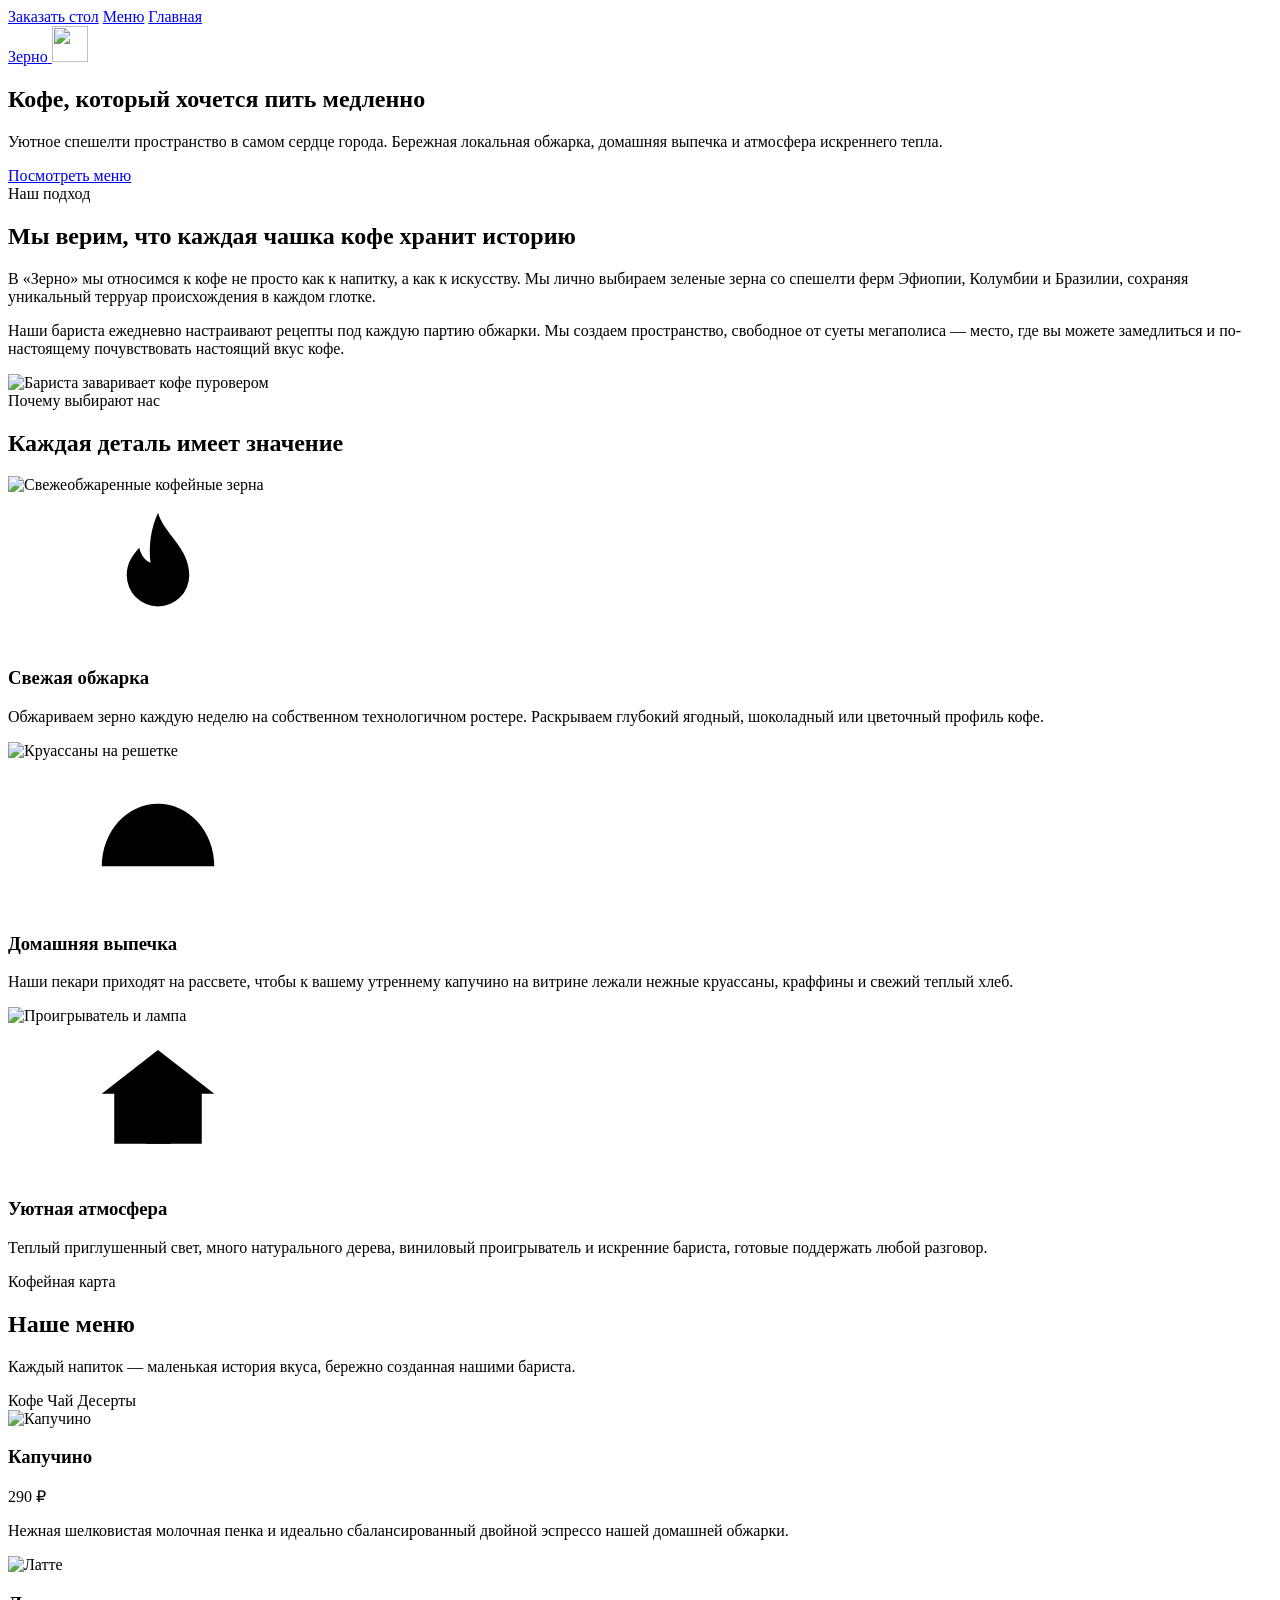
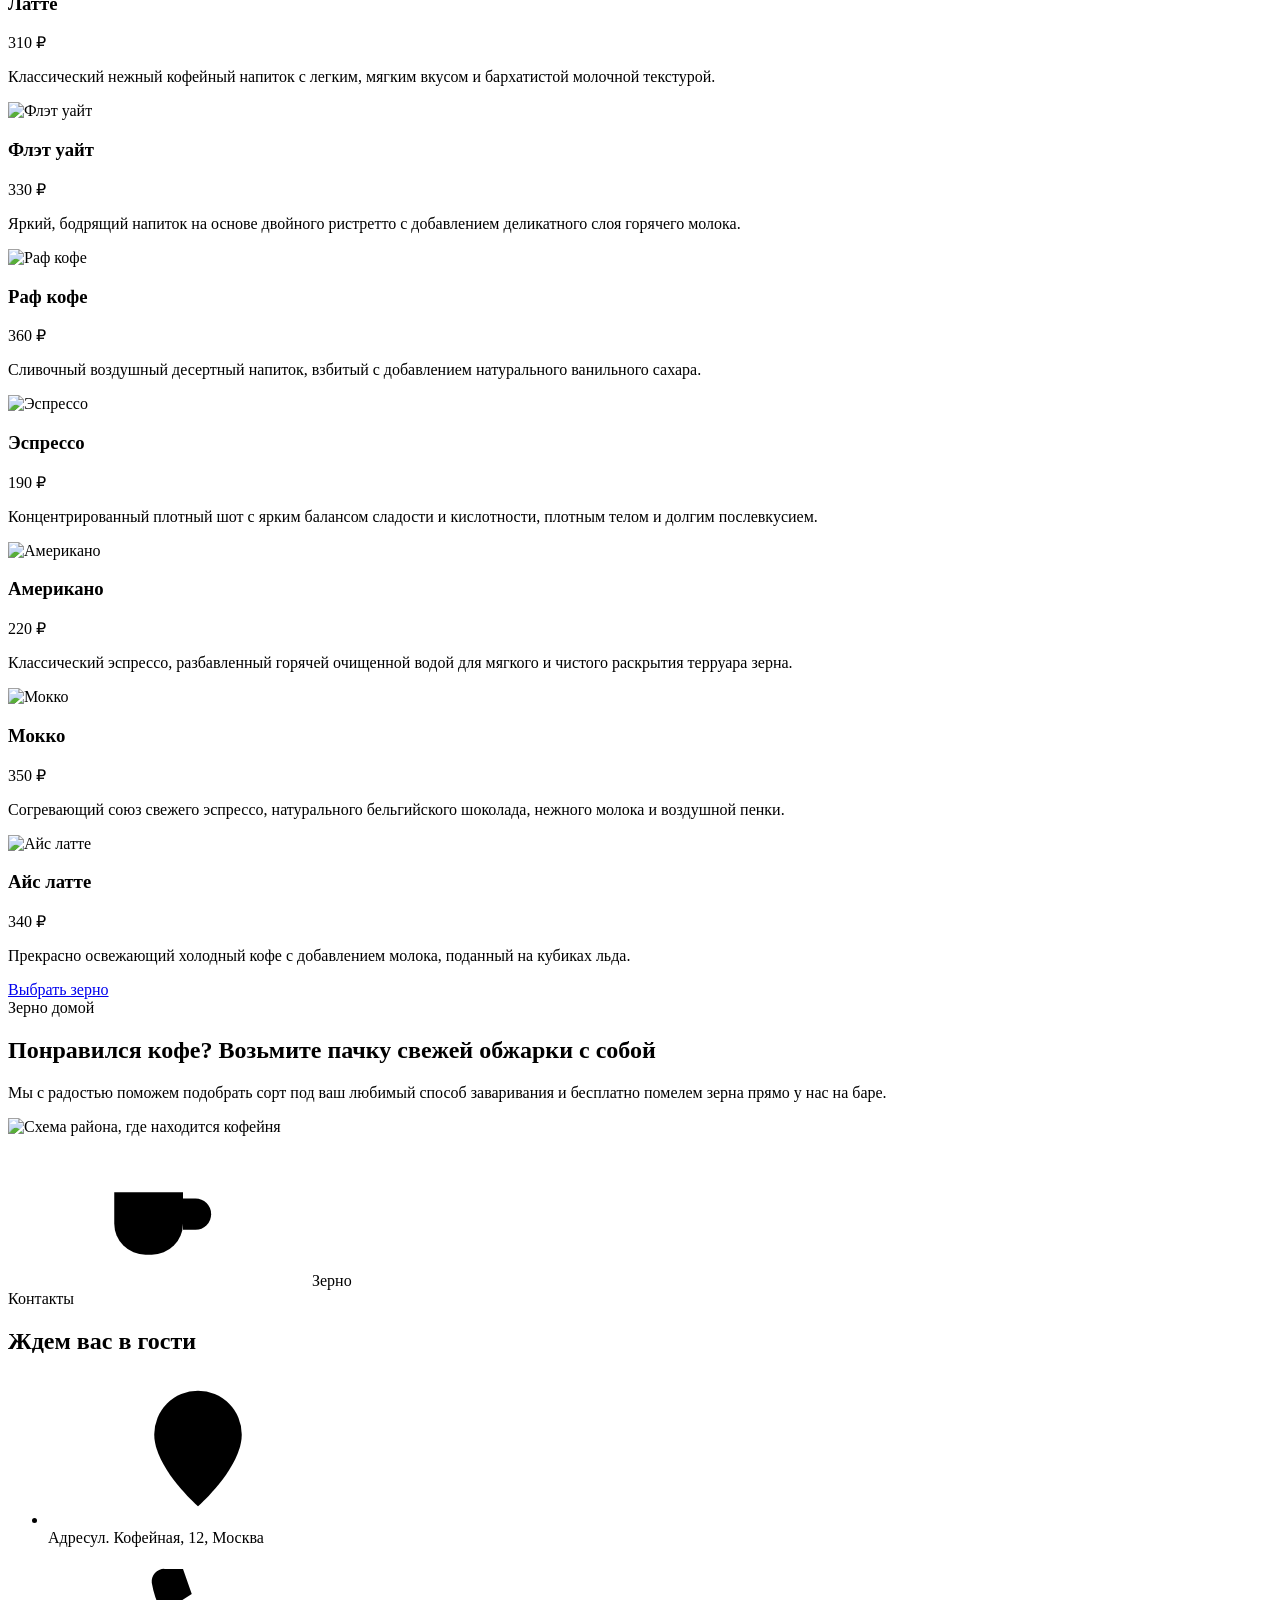
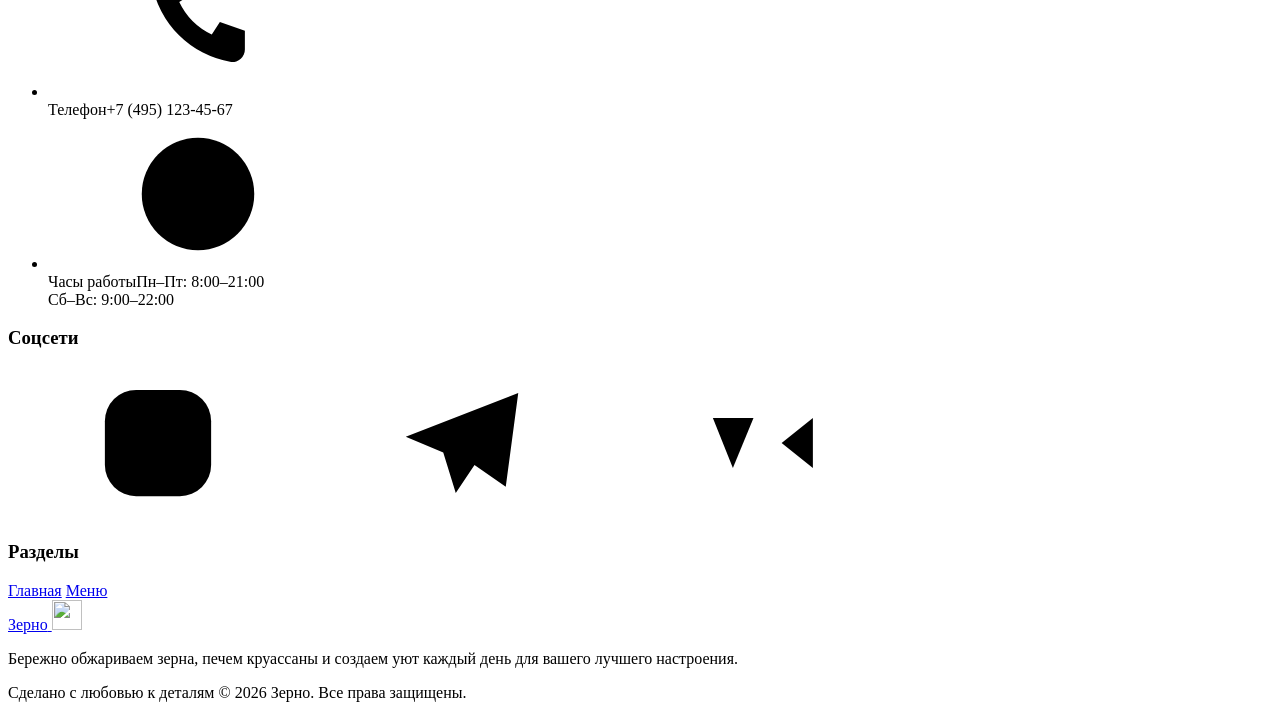
==== commit 07913995: "Update index.html" ====
--- a/index.html
+++ b/index.html
@@ -4,11 +4,11 @@
   <meta charset="UTF-8">
   <meta name="viewport" content="width=1440">
   <title>Зерно — кофейня</title>
-  <link rel="icon" href="images/logo.svg" type="image/svg+xml">
+  <link rel="icon" href="https://raw.githubusercontent.com/ozangar2011-design/site/main/logo.svg" type="image/svg+xml">
   <link rel="preconnect" href="https://fonts.googleapis.com">
   <link rel="preconnect" href="https://fonts.gstatic.com" crossorigin>
   <link href="https://fonts.googleapis.com/css2?family=Lora:wght@600;700&family=Manrope:wght@400;500;600;700&display=swap" rel="stylesheet">
-  <link rel="stylesheet" href="style.css">
+  <link rel="stylesheet" href="stilek.css">
 </head>
 <body>
   <svg width="0" height="0" style="position:absolute" aria-hidden="true" focusable="false">
@@ -34,7 +34,7 @@
     </nav>
     <a class="logo" href="#home" aria-label="Зерно — на главную">
       <span class="logo__text">Зерно</span>
-      <img class="logo__mark" src="images/logo.svg" alt="" width="36" height="36">
+      <img class="logo__mark" src="https://raw.githubusercontent.com/ozangar2011-design/site/main/logo.svg" alt="" width="36" height="36">
     </a>
   </header>
 
@@ -57,7 +57,7 @@
         <p>Наши бариста ежедневно настраивают рецепты под каждую партию обжарки. Мы создаем пространство, свободное от суеты мегаполиса — место, где вы можете замедлиться и по-настоящему почувствовать настоящий вкус кофе.</p>
       </div>
       <div class="about__image">
-        <img src="images/about.svg" alt="Бариста заваривает кофе пуровером" width="624" height="580">
+        <img src="https://raw.githubusercontent.com/ozangar2011-design/site/main/about.svg" alt="Бариста заваривает кофе пуровером" width="624" height="580">
       </div>
     </section>
 
@@ -68,7 +68,7 @@
       </div>
       <div class="features__grid">
         <article class="feature">
-          <img class="feature__img" src="images/feature-roast.svg" alt="Свежеобжаренные кофейные зерна" width="405" height="200">
+          <img class="feature__img" src="https://raw.githubusercontent.com/ozangar2011-design/site/main/feature-roast.svg" alt="Свежеобжаренные кофейные зерна" width="405" height="200">
           <div class="feature__body">
             <span class="feature__icon"><svg class="icon" aria-hidden="true"><use href="#i-flame"/></svg></span>
             <h3 class="feature__title">Свежая обжарка</h3>
@@ -76,7 +76,7 @@
           </div>
         </article>
         <article class="feature">
-          <img class="feature__img" src="images/feature-bakery.svg" alt="Круассаны на решетке" width="405" height="200">
+          <img class="feature__img" src="https://raw.githubusercontent.com/ozangar2011-design/site/main/feature-bakery.svg" alt="Круассаны на решетке" width="405" height="200">
           <div class="feature__body">
             <span class="feature__icon"><svg class="icon" aria-hidden="true"><use href="#i-croissant"/></svg></span>
             <h3 class="feature__title">Домашняя выпечка</h3>
@@ -84,7 +84,7 @@
           </div>
         </article>
         <article class="feature">
-          <img class="feature__img" src="images/feature-cozy.svg" alt="Проигрыватель и лампа" width="405" height="200">
+          <img class="feature__img" src="https://raw.githubusercontent.com/ozangar2011-design/site/main/feature-cozy.svg" alt="Проигрыватель и лампа" width="405" height="200">
           <div class="feature__body">
             <span class="feature__icon"><svg class="icon" aria-hidden="true"><use href="#i-home"/></svg></span>
             <h3 class="feature__title">Уютная атмосфера</h3>
@@ -110,66 +110,56 @@
 
     <section class="drinks" aria-label="Напитки">
       <article class="drink">
-        <img class="drink__img" src="images/drink-cappuccino.svg" alt="Капучино" width="296" height="220">
+        <img class="drink__img" src="https://raw.githubusercontent.com/ozangar2011-design/site/main/drink-cappuccino.svg" alt="Капучино" width="296" height="220">
         <div class="drink__body">
           <div class="drink__row"><h3 class="drink__title">Капучино</h3><span class="drink__price">290 ₽</span></div>
           <p class="drink__text">Нежная шелковистая молочная пенка и идеально сбалансированный двойной эспрессо нашей домашней обжарки.</p>
         </div>
       </article>
       <article class="drink">
-        <img class="drink__img" src="images/drink-latte.svg" alt="Латте" width="296" height="220">
+        <img class="drink__img" src="https://raw.githubusercontent.com/ozangar2011-design/site/main/drink-latte.svg" alt="Латте" width="296" height="220">
         <div class="drink__body">
           <div class="drink__row"><h3 class="drink__title">Латте</h3><span class="drink__price">310 ₽</span></div>
           <p class="drink__text">Классический нежный кофейный напиток с легким, мягким вкусом и бархатистой молочной текстурой.</p>
         </div>
       </article>
       <article class="drink">
-        <img class="drink__img" src="images/drink-flat-white.svg" alt="Флэт уайт" width="296" height="220">
+        <img class="drink__img" src="https://raw.githubusercontent.com/ozangar2011-design/site/main/drink-flat-white.svg" alt="Флэт уайт" width="296" height="220">
         <div class="drink__body">
           <div class="drink__row"><h3 class="drink__title">Флэт уайт</h3><span class="drink__price">330 ₽</span></div>
           <p class="drink__text">Яркий, бодрящий напиток на основе двойного ристретто с добавлением деликатного слоя горячего молока.</p>
         </div>
       </article>
       <article class="drink">
-        <img class="drink__img" src="images/drink-raf.svg" alt="Раф кофе" width="296" height="220">
+        <img class="drink__img" src="https://raw.githubusercontent.com/ozangar2011-design/site/main/drink-raf.svg" alt="Раф кофе" width="296" height="220">
         <div class="drink__body">
           <div class="drink__row"><h3 class="drink__title">Раф кофе</h3><span class="drink__price">360 ₽</span></div>
           <p class="drink__text">Сливочный воздушный десертный напиток, взбитый с добавлением натурального ванильного сахара.</p>
         </div>
       </article>
       <article class="drink">
-        <img class="drink__img" src="images/drink-espresso.svg" alt="Эспрессо" width="296" height="220">
+        <img class="drink__img" src="https://raw.githubusercontent.com/ozangar2011-design/site/main/drink-espresso.svg" alt="Эспрессо" width="296" height="220">
         <div class="drink__body">
           <div class="drink__row"><h3 class="drink__title">Эспрессо</h3><span class="drink__price">190 ₽</span></div>
           <p class="drink__text">Концентрированный плотный шот с ярким балансом сладости и кислотности, плотным телом и долгим послевкусием.</p>
         </div>
       </article>
       <article class="drink">
-        <img class="drink__img" src="images/drink-americano.svg" alt="Американо" width="296" height="220">
+        <img class="drink__img" src="https://raw.githubusercontent.com/ozangar2011-design/site/main/drink-americano.svg" alt="Американо" width="296" height="220">
         <div class="drink__body">
           <div class="drink__row"><h3 class="drink__title">Американо</h3><span class="drink__price">220 ₽</span></div>
           <p class="drink__text">Классический эспрессо, разбавленный горячей очищенной водой для мягкого и чистого раскрытия терруара зерна.</p>
         </div>
       </article>
       <article class="drink">
-        <img class="drink__img" src="images/drink-mocha.svg" alt="Мокко" width="296" height="220">
+        <img class="drink__img" src="https://raw.githubusercontent.com/ozangar2011-design/site/main/drink-mocha.svg" alt="Мокко" width="296" height="220">
         <div class="drink__body">
           <div class="drink__row"><h3 class="drink__title">Мокко</h3><span class="drink__price">350 ₽</span></div>
           <p class="drink__text">Согревающий союз свежего эспрессо, натурального бельгийского шоколада, нежного молока и воздушной пенки.</p>
         </div>
       </article>
       <article class="drink">
-        <svg xmlns="http://www.w3.org/2000/svg" viewBox="0 0 592 440" width="592" height="440" role="img"><defs>
-<linearGradient id="wall" x1="0" y1="0" x2="0" y2="1"><stop offset="0" stop-color="#2A1A10"/><stop offset="1" stop-color="#4A2F1A"/></linearGradient>
-<linearGradient id="wood" x1="0" y1="0" x2="0" y2="1"><stop offset="0" stop-color="#7A4E2A"/><stop offset="1" stop-color="#4B2D17"/></linearGradient>
-<radialGradient id="glow" cx="0.5" cy="0.5" r="0.5"><stop offset="0" stop-color="#FFC77A" stop-opacity=".85"/><stop offset="1" stop-color="#FFC77A" stop-opacity="0"/></radialGradient>
-<linearGradient id="ceramic" x1="0" y1="0" x2="1" y2="0"><stop offset="0" stop-color="#E6DCCB"/><stop offset=".45" stop-color="#FBF6EC"/><stop offset="1" stop-color="#CBBDA6"/></linearGradient>
-<linearGradient id="ceramicDark" x1="0" y1="0" x2="1" y2="0"><stop offset="0" stop-color="#2C211B"/><stop offset=".45" stop-color="#4A3A30"/><stop offset="1" stop-color="#1C1410"/></linearGradient>
-<linearGradient id="peach" x1="0" y1="0" x2="1" y2="0"><stop offset="0" stop-color="#D9A47F"/><stop offset=".45" stop-color="#F2CBA9"/><stop offset="1" stop-color="#B9825E"/></linearGradient>
-<linearGradient id="glass" x1="0" y1="0" x2="1" y2="0"><stop offset="0" stop-color="#fff" stop-opacity=".32"/><stop offset=".3" stop-color="#fff" stop-opacity=".08"/><stop offset=".75" stop-color="#fff" stop-opacity=".05"/><stop offset="1" stop-color="#fff" stop-opacity=".3"/></linearGradient>
-<filter id="blur6"><feGaussianBlur stdDeviation="6"/></filter>
-<filter id="blur3"><feGaussianBlur stdDeviation="3"/></filter>
-</defs><rect width="592" height="440" fill="url(#wall)"/><g filter="url(#blur6)"><rect x="30" y="40" width="130" height="150" rx="8" fill="#6B4A2C" opacity=".55"/><rect x="420" y="30" width="150" height="170" rx="8" fill="#8A6A44" opacity=".4"/><rect x="200" y="70" width="170" height="110" rx="6" fill="#3B2615" opacity=".6"/><circle cx="102" cy="149" r="22" fill="#FFC77A" opacity="0.34"/><circle cx="20" cy="62" r="20" fill="#FFC77A" opacity="0.46"/><circle cx="402" cy="106" r="22" fill="#FFC77A" opacity="0.26"/><circle cx="520" cy="75" r="21" fill="#FFC77A" opacity="0.56"/><circle cx="116" cy="74" r="19" fill="#FFC77A" opacity="0.44"/><circle cx="291" cy="181" r="20" fill="#FFC77A" opacity="0.28"/><circle cx="454" cy="110" r="11" fill="#FFC77A" opacity="0.38"/><circle cx="439" cy="89" r="17" fill="#FFC77A" opacity="0.49"/><circle cx="221" cy="187" r="22" fill="#FFC77A" opacity="0.35"/></g><rect y="238" width="592" height="202" fill="url(#wood)"/><path d="M0 262 H592" stroke="#2E1A0D" stroke-opacity=".45" stroke-width="3"/><path d="M0 296 H592" stroke="#2E1A0D" stroke-opacity=".45" stroke-width="2"/><path d="M0 338 H592" stroke="#2E1A0D" stroke-opacity=".45" stroke-width="3"/><path d="M0 392 H592" stroke="#2E1A0D" stroke-opacity=".45" stroke-width="2"/><path d="M46 396 q18 -3 38 0" stroke="#A56F3E" stroke-opacity=".25" stroke-width="2" fill="none" stroke-linecap="round"/><path d="M205 413 q18 -3 38 0" stroke="#A56F3E" stroke-opacity=".25" stroke-width="2" fill="none" stroke-linecap="round"/><path d="M369 370 q18 -3 38 0" stroke="#A56F3E" stroke-opacity=".25" stroke-width="2" fill="none" stroke-linecap="round"/><path d="M198 377 q18 -3 38 0" stroke="#A56F3E" stroke-opacity=".25" stroke-width="2" fill="none" stroke-linecap="round"/><path d="M515 253 q18 -3 38 0" stroke="#A56F3E" stroke-opacity=".25" stroke-width="2" fill="none" stroke-linecap="round"/><path d="M370 308 q18 -3 38 0" stroke="#A56F3E" stroke-opacity=".25" stroke-width="2" fill="none" stroke-linecap="round"/><path d="M440 323 q18 -3 38 0" stroke="#A56F3E" stroke-opacity=".25" stroke-width="2" fill="none" stroke-linecap="round"/><path d="M365 396 q18 -3 38 0" stroke="#A56F3E" stroke-opacity=".25" stroke-width="2" fill="none" stroke-linecap="round"/><path d="M122 268 q18 -3 38 0" stroke="#A56F3E" stroke-opacity=".25" stroke-width="2" fill="none" stroke-linecap="round"/><path d="M512 419 q18 -3 38 0" stroke="#A56F3E" stroke-opacity=".25" stroke-width="2" fill="none" stroke-linecap="round"/><path d="M537 296 q18 -3 38 0" stroke="#A56F3E" stroke-opacity=".25" stroke-width="2" fill="none" stroke-linecap="round"/><path d="M119 401 q18 -3 38 0" stroke="#A56F3E" stroke-opacity=".25" stroke-width="2" fill="none" stroke-linecap="round"/><path d="M274 325 q18 -3 38 0" stroke="#A56F3E" stroke-opacity=".25" stroke-width="2" fill="none" stroke-linecap="round"/><path d="M200 343 q18 -3 38 0" stroke="#A56F3E" stroke-opacity=".25" stroke-width="2" fill="none" stroke-linecap="round"/><rect y="236" width="592" height="6" fill="#B07A45" opacity=".55"/><ellipse cx="302" cy="382" rx="153.0" ry="39.6" fill="#1A0E07" opacity=".5" filter="url(#blur6)"/><ellipse cx="296" cy="377" rx="150" ry="36.0" fill="#B8A98F"/><ellipse cx="296" cy="372" rx="150" ry="36.0" fill="url(#ceramicDark)"/><ellipse cx="296" cy="371" rx="93.0" ry="21.599999999999998" fill="#000" opacity=".08"/><path d="M401.0 261.48 C475.12 245.4 475.12 328.48 393.0 320.44" fill="none" stroke="#3A2C24" stroke-width="16.3" stroke-linecap="round"/><path d="M187.0 232 C187.0 336.52 228.95999999999998 366 234.95999999999998 366 L357.04 366 C363.04 366 405.0 336.52 405.0 232 Z" fill="url(#ceramicDark)"/><ellipse cx="296" cy="232" rx="109.0" ry="25.07" fill="#4A3A30"/><ellipse cx="296" cy="233" rx="102.0" ry="21.07" fill="#120905"/><g transform="translate(0 21)"><ellipse cx="296" cy="212" rx="80" ry="12" fill="#2A160B" opacity=".9"/><path d="M240 208 q56 -10 114 0" stroke="#fff" stroke-opacity=".25" stroke-width="3" fill="none" stroke-linecap="round"/></g><path d="M197.0 265.5 C201.0 312.4 230.95999999999998 358 240.95999999999998 360" stroke="#fff" stroke-opacity=".35" stroke-width="5" fill="none" stroke-linecap="round"/><path d="M266.0 196 C252.0 169.0 280.0 142.0 266.0 106" fill="none" stroke="#FFF4E0" stroke-opacity="0.3" stroke-width="5" stroke-linecap="round" filter="url(#blur3)"/><path d="M296.0 196 C282.0 169.0 310.0 142.0 296.0 106" fill="none" stroke="#FFF4E0" stroke-opacity="0.3" stroke-width="5" stroke-linecap="round" filter="url(#blur3)"/><path d="M326.0 196 C312.0 169.0 340.0 142.0 326.0 106" fill="none" stroke="#FFF4E0" stroke-opacity="0.3" stroke-width="5" stroke-linecap="round" filter="url(#blur3)"/></svg>
+        <img class="drink__img" src="https://raw.githubusercontent.com/ozangar2011-design/site/main/drink-iced-latte.svg" alt="Айс латте" width="296" height="220">
         <div class="drink__body">
           <div class="drink__row"><h3 class="drink__title">Айс латте</h3><span class="drink__price">340 ₽</span></div>
           <p class="drink__text">Прекрасно освежающий холодный кофе с добавлением молока, поданный на кубиках льда.</p>
@@ -190,7 +180,7 @@
 
     <section class="contacts" id="contacts">
       <div class="contacts__map">
-        <img src="images/map.svg" alt="Схема района, где находится кофейня" width="733" height="480">
+        <img src="https://raw.githubusercontent.com/ozangar2011-design/site/main/map.svg" alt="Схема района, где находится кофейня" width="733" height="480">
         <div class="map-pin" aria-hidden="true">
           <span class="map-pin__icon"><svg class="icon" aria-hidden="true"><use href="#i-coffee"/></svg></span>
           <span class="map-pin__label">Зерно</span>
@@ -227,7 +217,7 @@
         <div class="footer__brand">
           <a class="logo logo--footer" href="#home" aria-label="Зерно — на главную">
             <span class="logo__text">Зерно</span>
-            <img class="logo__mark" src="images/logo.svg" alt="" width="30" height="30">
+            <img class="logo__mark" src="https://raw.githubusercontent.com/ozangar2011-design/site/main/logo.svg" alt="" width="30" height="30">
           </a>
           <p class="footer__tagline">Бережно обжариваем зерна, печем круассаны и создаем уют каждый день для вашего лучшего настроения.</p>
         </div>
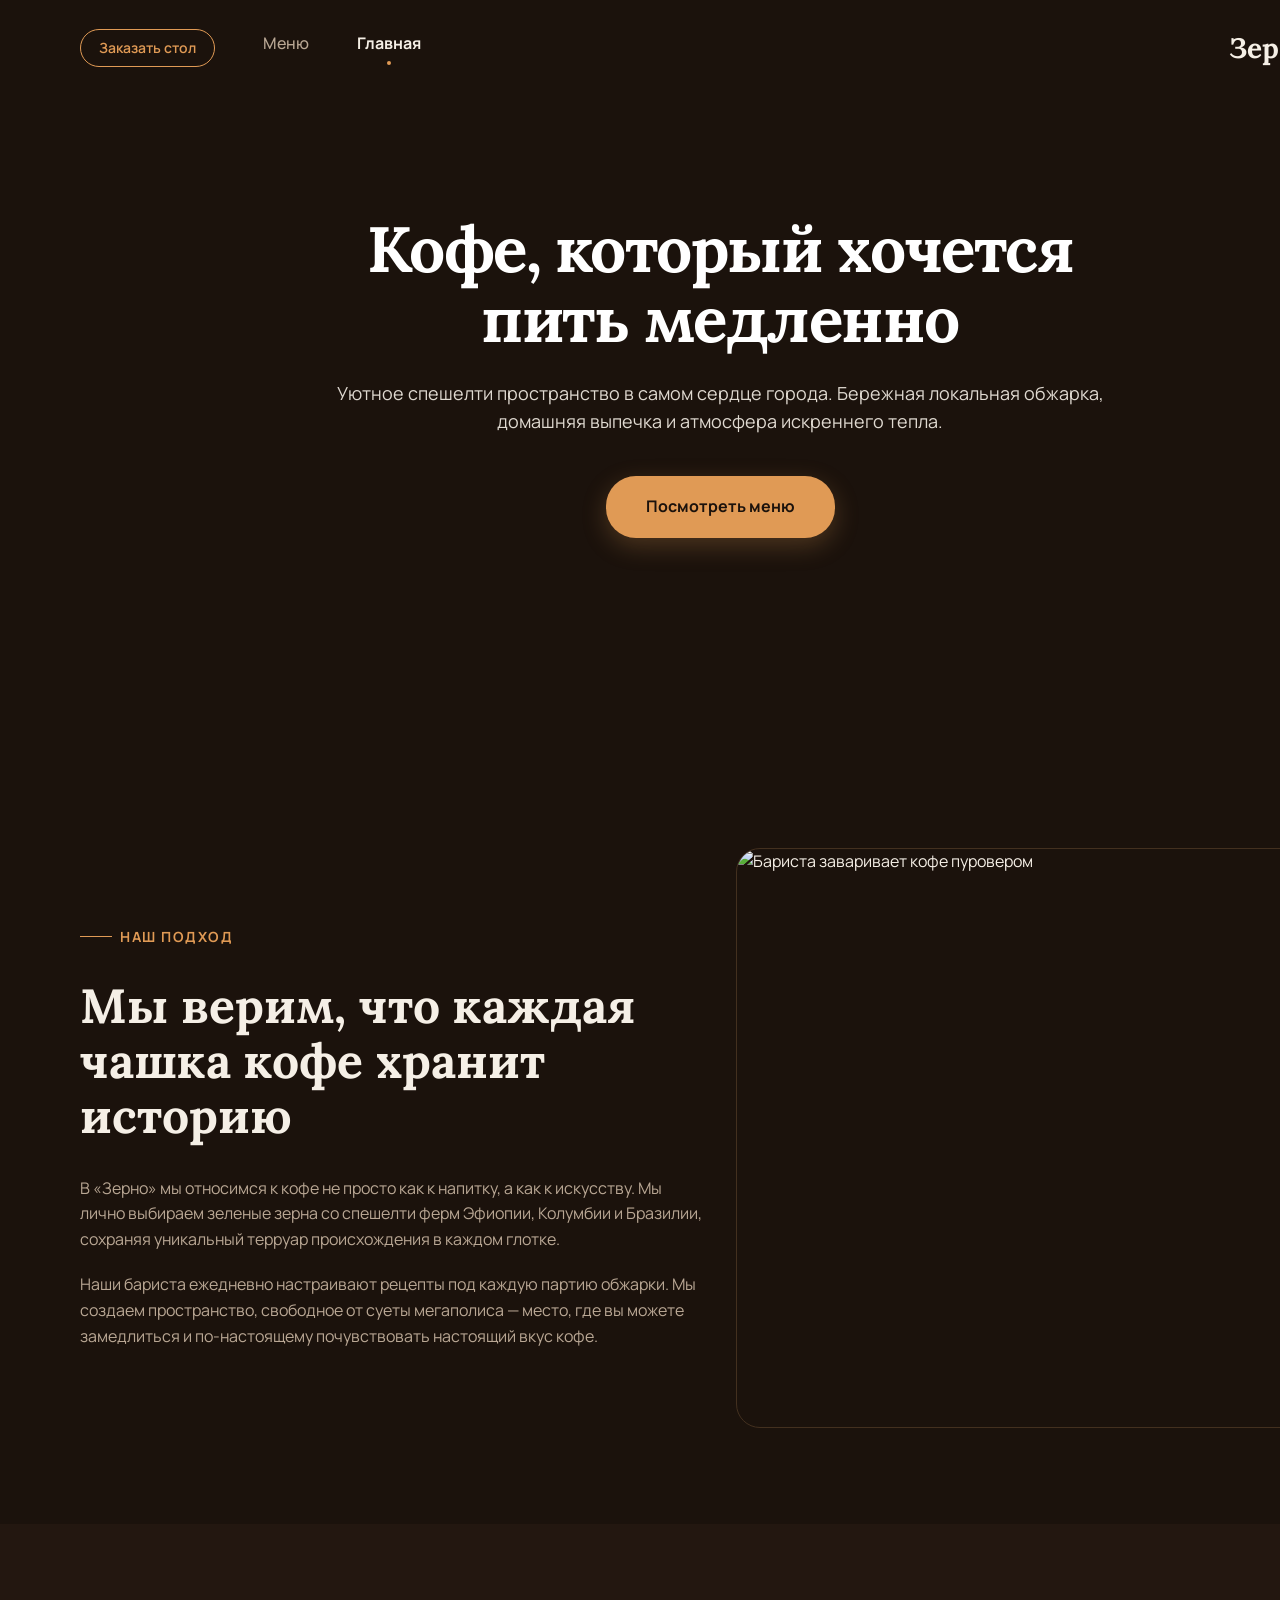
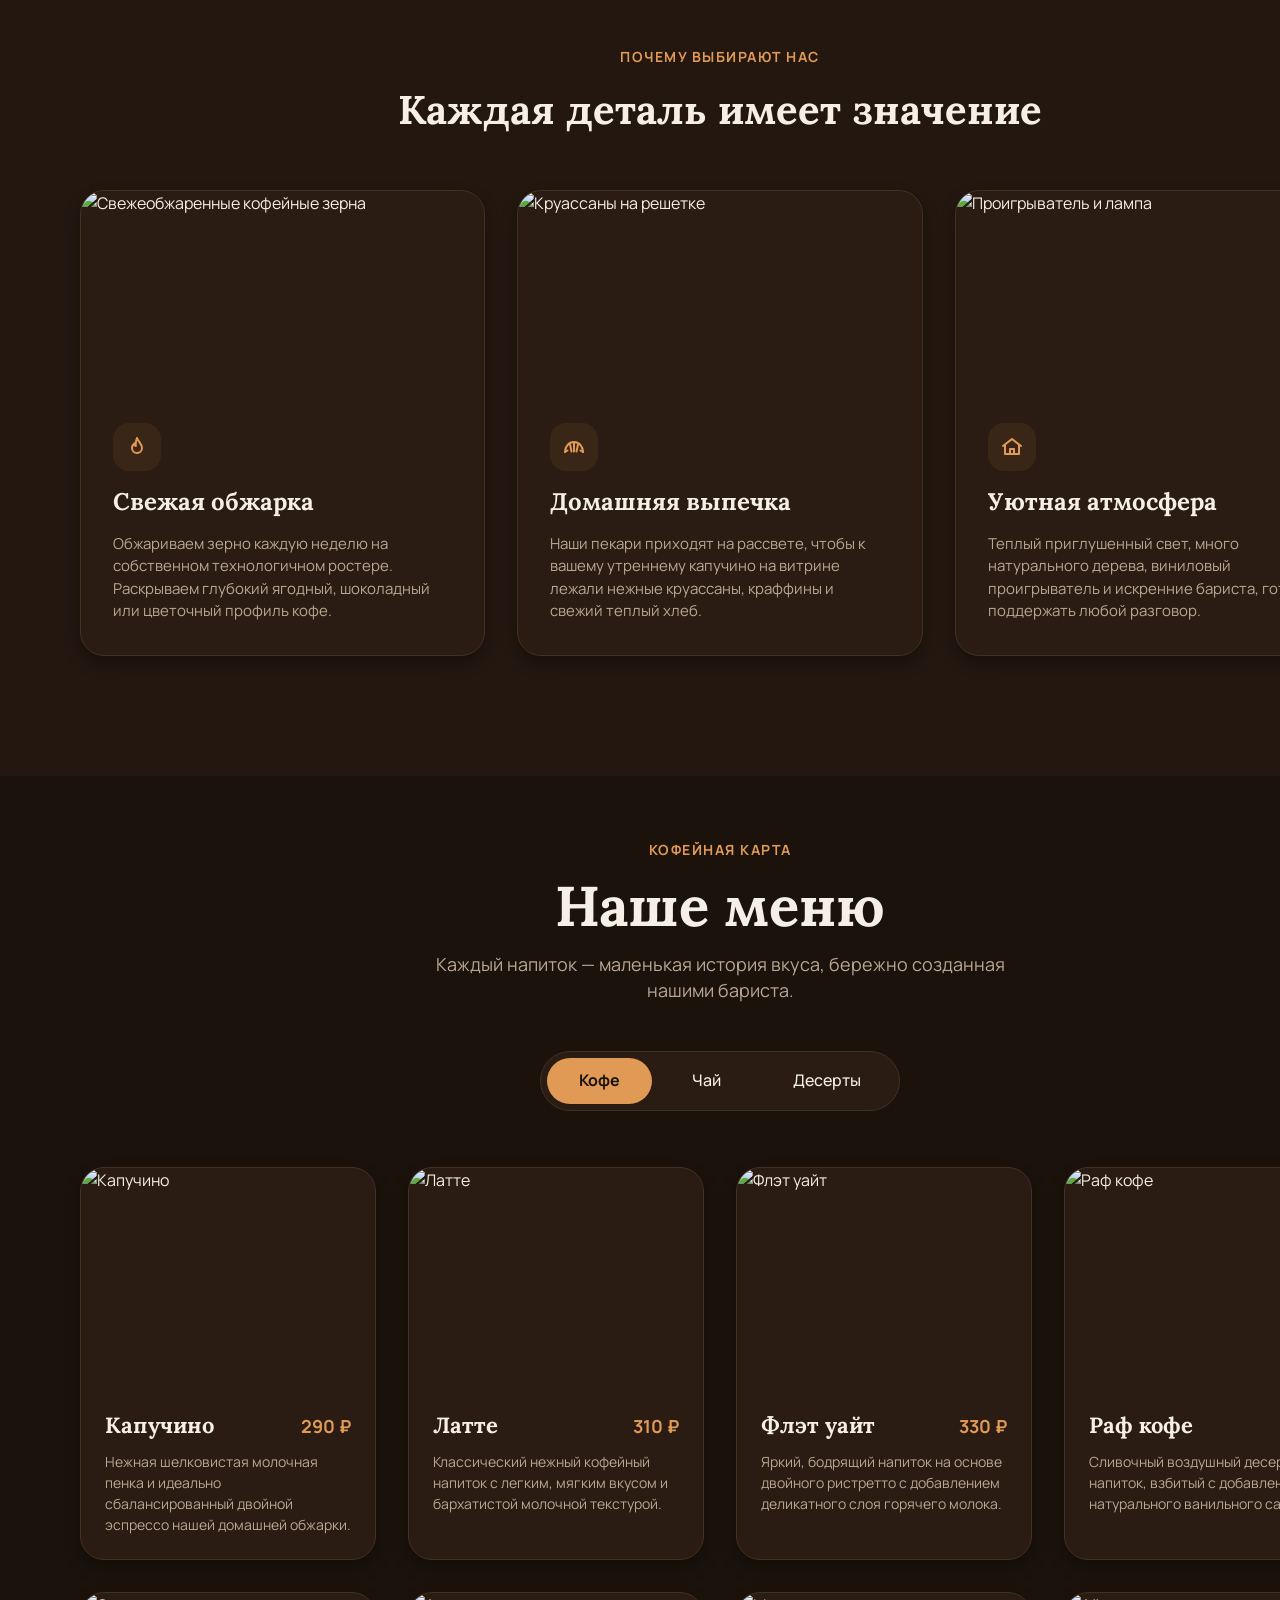
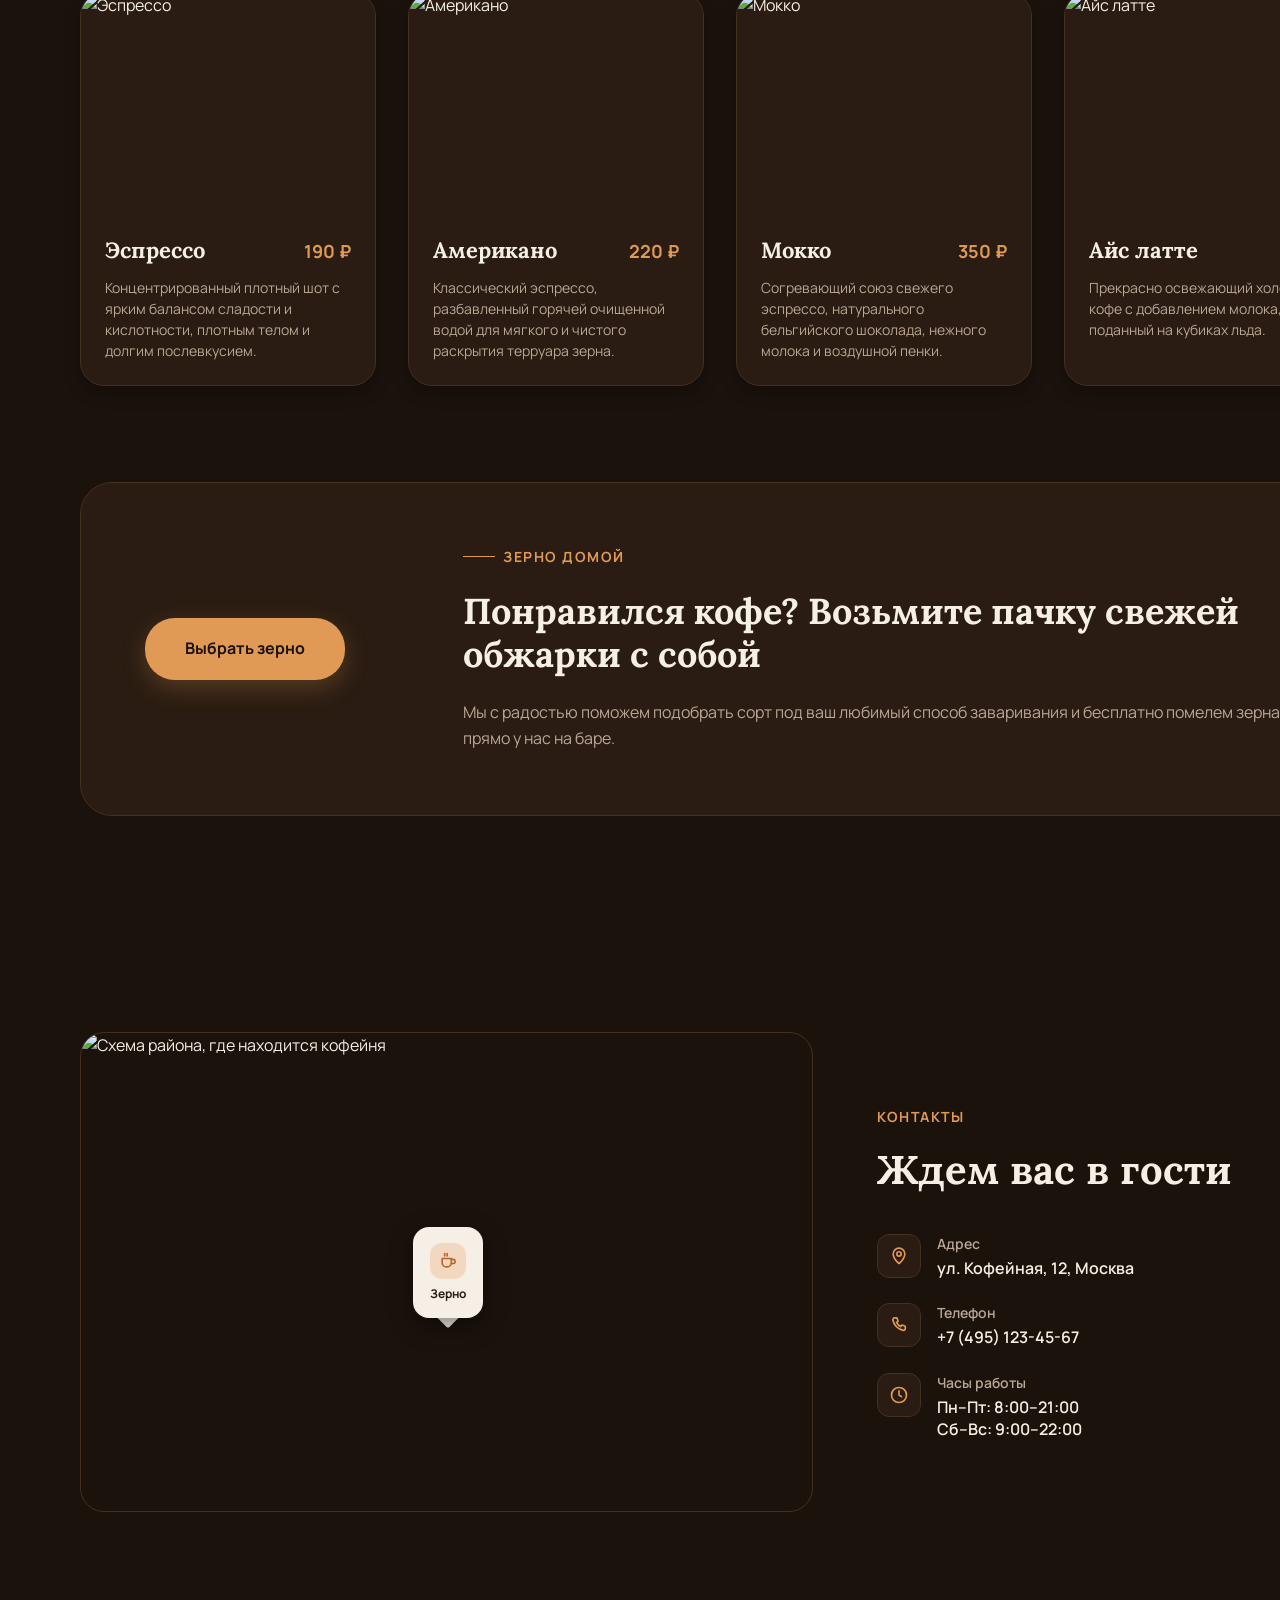
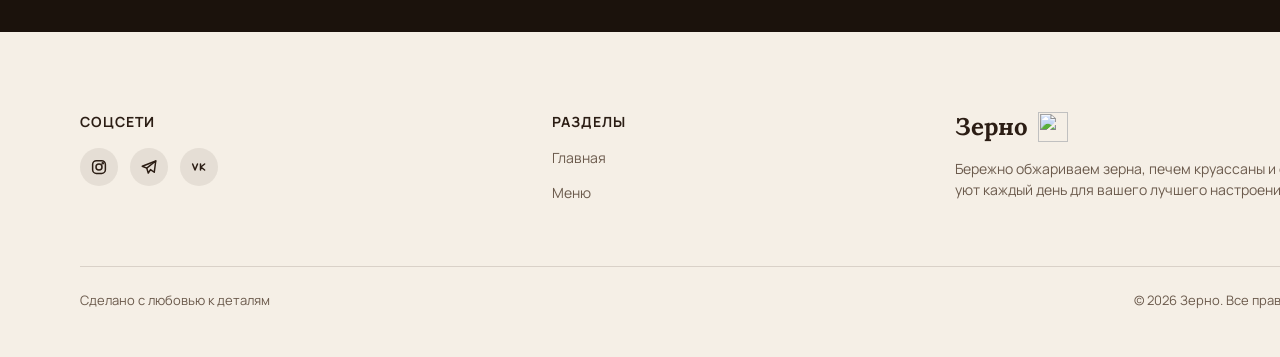
==== commit c0dfe026: "Update index.html" ====
--- a/index.html
+++ b/index.html
@@ -8,7 +8,7 @@
   <link rel="preconnect" href="https://fonts.googleapis.com">
   <link rel="preconnect" href="https://fonts.gstatic.com" crossorigin>
   <link href="https://fonts.googleapis.com/css2?family=Lora:wght@600;700&family=Manrope:wght@400;500;600;700&display=swap" rel="stylesheet">
-  <link rel="stylesheet" href="stilek.css">
+  <link rel="stylesheet" href="style.css">
 </head>
 <body>
   <svg width="0" height="0" style="position:absolute" aria-hidden="true" focusable="false">
--- a/style.css
+++ b/style.css
@@ -0,0 +1,500 @@
+:root {
+  --bg: #1b120c;
+  --bg-soft: #231710;
+  --card: #2a1c12;
+  --card-hover: #31211500;
+  --border: #43301f;
+  --text: #f5efe6;
+  --muted: #b9a794;
+  --accent: #e09a55;
+  --accent-strong: #eba865;
+  --accent-ink: #1b120c;
+  --cream: #f5efe6;
+  --ink: #2b1d14;
+
+  --font-display: "Lora", Georgia, "Times New Roman", serif;
+  --font-body: "Manrope", "Segoe UI", Arial, sans-serif;
+
+  --container: 1280px;
+  --shadow-card: 0 8px 16px rgba(0, 0, 0, 0.28);
+  --shadow-card-hover: 0 18px 36px rgba(0, 0, 0, 0.45);
+  --ease: 0.25s ease;
+}
+
+*,
+*::before,
+*::after { box-sizing: border-box; }
+
+html { -webkit-text-size-adjust: 100%; }
+
+body {
+  margin: 0;
+  min-width: 1440px;
+  background: var(--bg);
+  color: var(--text);
+  font-family: var(--font-body);
+  font-size: 16px;
+  line-height: 1.6;
+}
+
+img { display: block; max-width: 100%; }
+a { color: inherit; text-decoration: none; }
+h1, h2, h3, p, ul { margin: 0; padding: 0; }
+ul { list-style: none; }
+
+.icon {
+  width: 24px;
+  height: 24px;
+  fill: none;
+  stroke: currentColor;
+  stroke-width: 2;
+  stroke-linecap: round;
+  stroke-linejoin: round;
+}
+
+.btn {
+  display: inline-flex;
+  align-items: center;
+  justify-content: center;
+  font-family: var(--font-body);
+  font-weight: 700;
+  line-height: 1.37;
+  border-radius: 30px;
+  cursor: pointer;
+  transition: transform var(--ease), box-shadow var(--ease), background-color var(--ease), color var(--ease);
+}
+
+.btn--primary {
+  background: var(--accent);
+  color: var(--accent-ink);
+  box-shadow: 0 8px 24px rgba(224, 154, 85, 0.25);
+}
+.btn--primary:hover {
+  background: var(--accent-strong);
+  transform: translateY(-3px);
+  box-shadow: 0 14px 30px rgba(224, 154, 85, 0.4);
+}
+.btn--lg { padding: 20px 40px; font-size: 16px; }
+
+.btn--outline {
+  padding: 8px 18px;
+  font-size: 14px;
+  font-weight: 600;
+  line-height: 1.37;
+  color: var(--accent);
+  border: 1px solid var(--accent);
+  border-radius: 20px;
+}
+.btn--outline:hover {
+  background: var(--accent);
+  color: var(--accent-ink);
+  transform: translateY(-2px);
+}
+
+.header {
+  display: flex;
+  align-items: center;
+  justify-content: space-between;
+  height: 96px;
+  padding: 0 80px;
+  background: var(--bg);
+}
+
+.nav {
+  display: flex;
+  align-items: center;
+  gap: 48px;
+}
+
+.nav__link {
+  position: relative;
+  padding-bottom: 8px;
+  font-size: 16px;
+  font-weight: 500;
+  line-height: 1.37;
+  color: var(--muted);
+  transition: color var(--ease);
+}
+.nav__link:hover { color: var(--text); }
+.nav__link--active { color: var(--text); font-weight: 700; }
+.nav__link--active::after {
+  content: "";
+  position: absolute;
+  left: 50%;
+  bottom: -2px;
+  width: 4px;
+  height: 4px;
+  margin-left: -2px;
+  border-radius: 2px;
+  background: var(--accent);
+}
+
+.logo {
+  display: inline-flex;
+  align-items: center;
+  gap: 10px;
+}
+.logo__text {
+  font-family: var(--font-display);
+  font-size: 28px;
+  font-weight: 700;
+  line-height: 1.25;
+  color: var(--text);
+}
+.logo__mark { width: 36px; height: 36px; transition: transform 0.4s ease; }
+.logo:hover .logo__mark { transform: rotate(-12deg) scale(1.06); }
+.logo--footer .logo__text { font-size: 24px; color: var(--ink); }
+.logo--footer .logo__mark { width: 30px; height: 30px; }
+
+.eyebrow { display: flex; align-items: center; gap: 8px; }
+.eyebrow__line { width: 32px; height: 1px; background: var(--accent); }
+.eyebrow__text {
+  font-size: 14px;
+  font-weight: 700;
+  line-height: 1.37;
+  letter-spacing: 1.5px;
+  text-transform: uppercase;
+  color: var(--accent);
+}
+
+.section-head { text-align: center; }
+.section-head__title,
+.contacts__title {
+  margin-top: 16px;
+  font-family: var(--font-display);
+  font-size: 40px;
+  font-weight: 700;
+  line-height: 1.2;
+  color: var(--text);
+}
+
+.hero { padding: 0 80px 96px; }
+.hero__banner {
+  display: flex;
+  align-items: center;
+  justify-content: center;
+  height: 560px;
+  padding: 80px;
+  border-radius: 32px;
+  overflow: hidden;
+  background: 
+    linear-gradient(rgba(27, 18, 12, 0.5), rgba(27, 18, 12, 0.5)), 
+    url("images/hero.svg") center / cover no-repeat;
+}
+.hero__content {
+  display: flex;
+  flex-direction: column;
+  align-items: center;
+  gap: 24px;
+  max-width: 880px;
+  text-align: center;
+}
+.hero__title {
+  font-family: var(--font-display);
+  font-size: 64px;
+  font-weight: 700;
+  line-height: 1.1;
+  letter-spacing: -1.5px;
+  color: #fff;
+  text-wrap: balance;
+}
+.hero__subtitle {
+  max-width: 800px;
+  font-size: 18px;
+  line-height: 1.6;
+  color: var(--cream);
+  opacity: 0.9;
+}
+.hero__content .btn { margin-top: 16px; }
+
+.about {
+  display: flex;
+  align-items: center;
+  gap: 32px;
+  padding: 96px 80px;
+}
+.about__text {
+  display: flex;
+  flex-direction: column;
+  gap: 32px;
+  width: 624px;
+  flex: none;
+}
+.about__title {
+  font-family: var(--font-display);
+  font-size: 48px;
+  font-weight: 700;
+  line-height: 1.15;
+  color: var(--text);
+}
+.about__text p { font-size: 16px; line-height: 1.6; color: var(--muted); }
+.about__text p + p { margin-top: -12px; }
+.about__image {
+  width: 624px;
+  height: 580px;
+  flex: none;
+  border-radius: 24px;
+  overflow: hidden;
+  border: 1px solid var(--border);
+}
+.about__image img { width: 100%; height: 100%; object-fit: cover; transition: transform 0.6s ease; }
+.about__image:hover img { transform: scale(1.04); }
+
+.features {
+  padding: 120px 80px;
+  background: var(--bg-soft);
+}
+.features__grid {
+  display: flex;
+  gap: 32px;
+  margin-top: 56px;
+}
+.feature {
+  flex: 1;
+  min-height: 466px;
+  overflow: hidden;
+  border-radius: 24px;
+  background: var(--card);
+  border: 1px solid var(--border);
+  box-shadow: var(--shadow-card);
+  transition: transform var(--ease), box-shadow var(--ease), border-color var(--ease);
+}
+.feature:hover {
+  transform: translateY(-8px);
+  box-shadow: var(--shadow-card-hover);
+  border-color: var(--accent);
+}
+.feature__img { width: 100%; height: 200px; object-fit: cover; }
+.feature__body { padding: 32px; display: flex; flex-direction: column; gap: 16px; }
+.feature__icon {
+  display: flex;
+  align-items: center;
+  justify-content: center;
+  width: 48px;
+  height: 48px;
+  border-radius: 16px;
+  background: #3a2616;
+  color: var(--accent);
+}
+.feature__title {
+  font-family: var(--font-display);
+  font-size: 24px;
+  font-weight: 700;
+  line-height: 1.25;
+  color: var(--text);
+}
+.feature__text { font-size: 15px; line-height: 1.5; color: var(--muted); }
+
+.contacts {
+  display: flex;
+  align-items: center;
+  gap: 64px;
+  padding: 120px 80px;
+}
+.contacts__map {
+  position: relative;
+  width: 733px;
+  height: 480px;
+  flex: none;
+  border-radius: 24px;
+  overflow: hidden;
+  border: 1px solid var(--border);
+}
+.contacts__map > img { width: 100%; height: 100%; object-fit: cover; }
+.map-pin {
+  position: absolute;
+  left: 332px;
+  top: 194px;
+  display: flex;
+  flex-direction: column;
+  align-items: center;
+  gap: 8px;
+  width: 70px;
+  padding: 16px;
+  border-radius: 16px;
+  background: var(--cream);
+  box-shadow: 0 8px 24px rgba(0, 0, 0, 0.45);
+}
+.map-pin::after {
+  content: "";
+  position: absolute;
+  left: 50%;
+  bottom: -7px;
+  width: 16px;
+  height: 16px;
+  margin-left: -8px;
+  background: var(--cream);
+  transform: rotate(45deg);
+  border-radius: 2px;
+  z-index: -1;
+}
+.map-pin__icon {
+  display: flex;
+  align-items: center;
+  justify-content: center;
+  width: 36px;
+  height: 36px;
+  border-radius: 12px;
+  background: #f2d7c1;
+  color: #b8692a;
+}
+.map-pin__icon .icon { width: 20px; height: 20px; }
+.map-pin__label { font-size: 12px; font-weight: 700; line-height: 1.2; color: var(--ink); }
+
+.contacts__info { flex: 1; }
+.contacts__list { display: flex; flex-direction: column; gap: 24px; margin-top: 40px; }
+.contact { display: flex; align-items: flex-start; gap: 16px; }
+.contact__icon {
+  display: flex;
+  flex: none;
+  align-items: center;
+  justify-content: center;
+  width: 44px;
+  height: 44px;
+  border-radius: 12px;
+  background: var(--card);
+  border: 1px solid var(--border);
+  color: var(--accent);
+}
+.contact__icon .icon { width: 20px; height: 20px; }
+.contact__label { display: block; font-size: 14px; font-weight: 600; line-height: 1.37; color: var(--muted); }
+.contact__value { display: block; margin-top: 4px; font-size: 16px; font-weight: 600; line-height: 1.4; color: var(--text); }
+
+.page-head {
+  display: flex;
+  flex-direction: column;
+  align-items: center;
+  gap: 16px;
+  padding: 64px 80px 48px;
+  text-align: center;
+}
+.page-head__title {
+  font-family: var(--font-display);
+  font-size: 56px;
+  font-weight: 700;
+  line-height: 1.1;
+  color: var(--text);
+}
+.page-head__subtitle { max-width: 600px; font-size: 18px; line-height: 1.4; color: var(--muted); }
+
+.tabs-wrap { display: flex; justify-content: center; padding: 0 80px 56px; }
+.tabs {
+  display: flex;
+  gap: 8px;
+  padding: 6px;
+  border-radius: 30px;
+  background: var(--card);
+  border: 1px solid var(--border);
+}
+.tabs__item {
+  padding: 12px 32px;
+  border-radius: 24px;
+  font-size: 16px;
+  font-weight: 500;
+  line-height: 1.37;
+  color: var(--text);
+  cursor: default;
+  transition: background-color var(--ease), color var(--ease);
+}
+.tabs__item:not(.tabs__item--active):hover { background: #3a2616; }
+.tabs__item--active { background: var(--accent); color: var(--accent-ink); font-weight: 700; }
+
+.drinks {
+  display: grid;
+  grid-template-columns: repeat(4, 296px);
+  justify-content: space-between;
+  gap: 32px 0;
+  padding: 0 80px 96px;
+}
+.drink {
+  overflow: hidden;
+  min-height: 370px;
+  border-radius: 24px;
+  background: var(--card);
+  border: 1px solid var(--border);
+  box-shadow: var(--shadow-card);
+  transition: transform var(--ease), box-shadow var(--ease), border-color var(--ease);
+}
+.drink:hover {
+  transform: translateY(-8px);
+  box-shadow: var(--shadow-card-hover);
+  border-color: var(--accent);
+}
+.drink__img { width: 100%; height: 220px; object-fit: cover; }
+.drink__body { padding: 24px; display: flex; flex-direction: column; gap: 12px; }
+.drink__row { display: flex; align-items: baseline; justify-content: space-between; gap: 8px; }
+.drink__title {
+  font-family: var(--font-display);
+  font-size: 22px;
+  font-weight: 700;
+  line-height: 1.25;
+  color: var(--text);
+}
+.drink__price { font-size: 18px; font-weight: 700; line-height: 1.37; color: var(--accent); white-space: nowrap; }
+.drink__text { font-size: 14px; line-height: 1.5; color: var(--muted); }
+
+.promo { padding: 0 80px 96px; }
+.promo__box {
+  display: flex;
+  align-items: center;
+  justify-content: space-between;
+  gap: 40px;
+  padding: 64px;
+  border-radius: 32px;
+  background: var(--card);
+  border: 1px solid var(--border);
+}
+.promo__text { display: flex; flex-direction: column; gap: 24px; width: 832px; }
+.promo__title {
+  font-family: var(--font-display);
+  font-size: 36px;
+  font-weight: 700;
+  line-height: 1.2;
+  color: var(--text);
+}
+.promo__desc { font-size: 16px; line-height: 1.6; color: var(--muted); }
+
+.footer { background: var(--cream); color: var(--ink); }
+.footer__inner { padding: 80px 80px 48px; }
+.footer__top { display: flex; align-items: flex-start; justify-content: space-between; }
+.footer__col { display: flex; flex-direction: column; gap: 16px; }
+.footer__col--nav { gap: 16px; margin-right: auto; margin-left: 334px; }
+.footer__title {
+  font-size: 14px;
+  font-weight: 700;
+  line-height: 1.37;
+  letter-spacing: 1px;
+  text-transform: uppercase;
+  color: var(--ink);
+}
+.footer__link { font-size: 14px; line-height: 1.37; color: #6b5a4c; transition: color var(--ease), transform var(--ease); }
+.footer__link:hover { color: var(--ink); transform: translateX(3px); }
+
+.socials { display: flex; gap: 12px; }
+.socials__item {
+  display: flex;
+  align-items: center;
+  justify-content: center;
+  width: 38px;
+  height: 38px;
+  border-radius: 20px;
+  background: rgba(43, 29, 20, 0.08);
+  color: var(--ink);
+  transition: background-color var(--ease), color var(--ease), transform var(--ease);
+}
+.socials__item:hover { background: var(--ink); color: var(--cream); transform: translateY(-3px); }
+.socials__item .icon { width: 18px; height: 18px; }
+
+.footer__brand { display: flex; flex-direction: column; gap: 16px; width: 405px; }
+.footer__tagline { font-size: 14px; line-height: 1.5; color: #6b5a4c; }
+
+.footer__bottom {
+  display: flex;
+  justify-content: space-between;
+  margin-top: 64px;
+  padding-top: 24px;
+  border-top: 1px solid rgba(43, 29, 20, 0.14);
+  font-size: 13px;
+  line-height: 1.4;
+  color: #6b5a4c;
+}
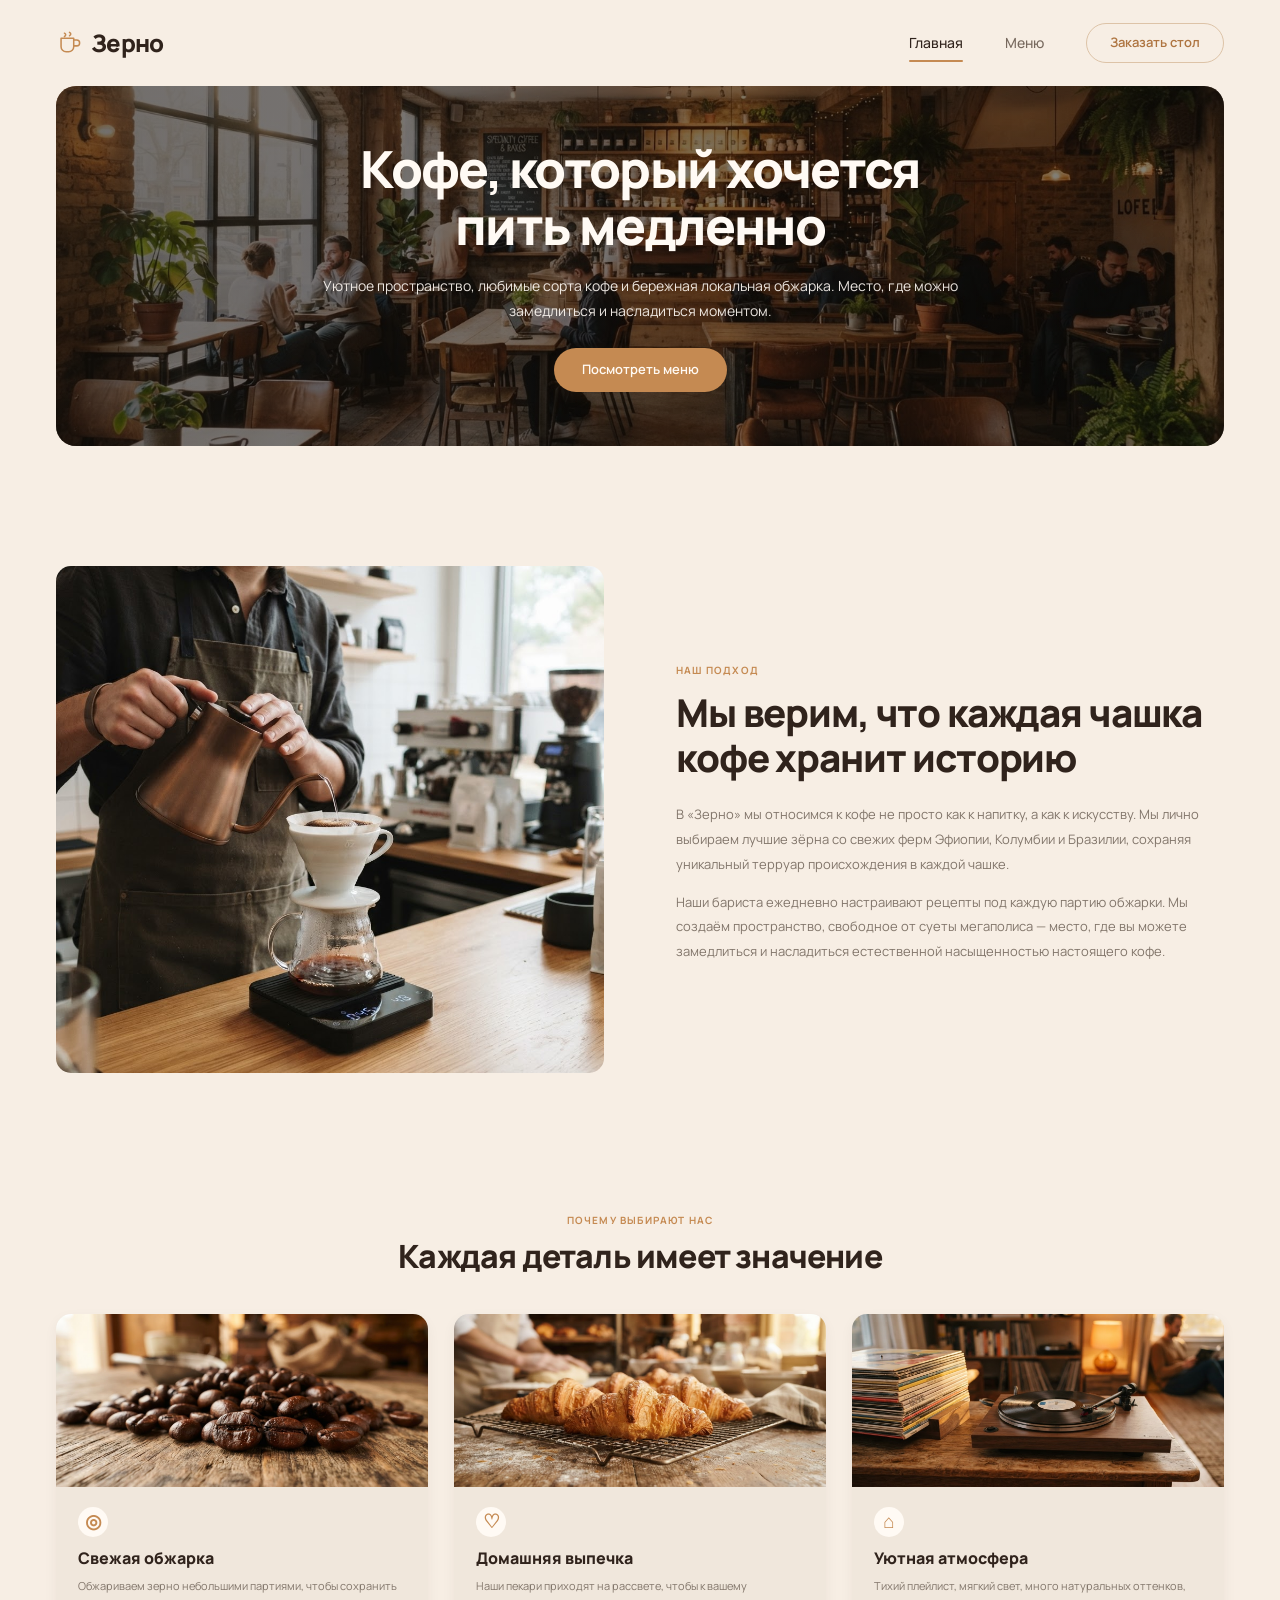
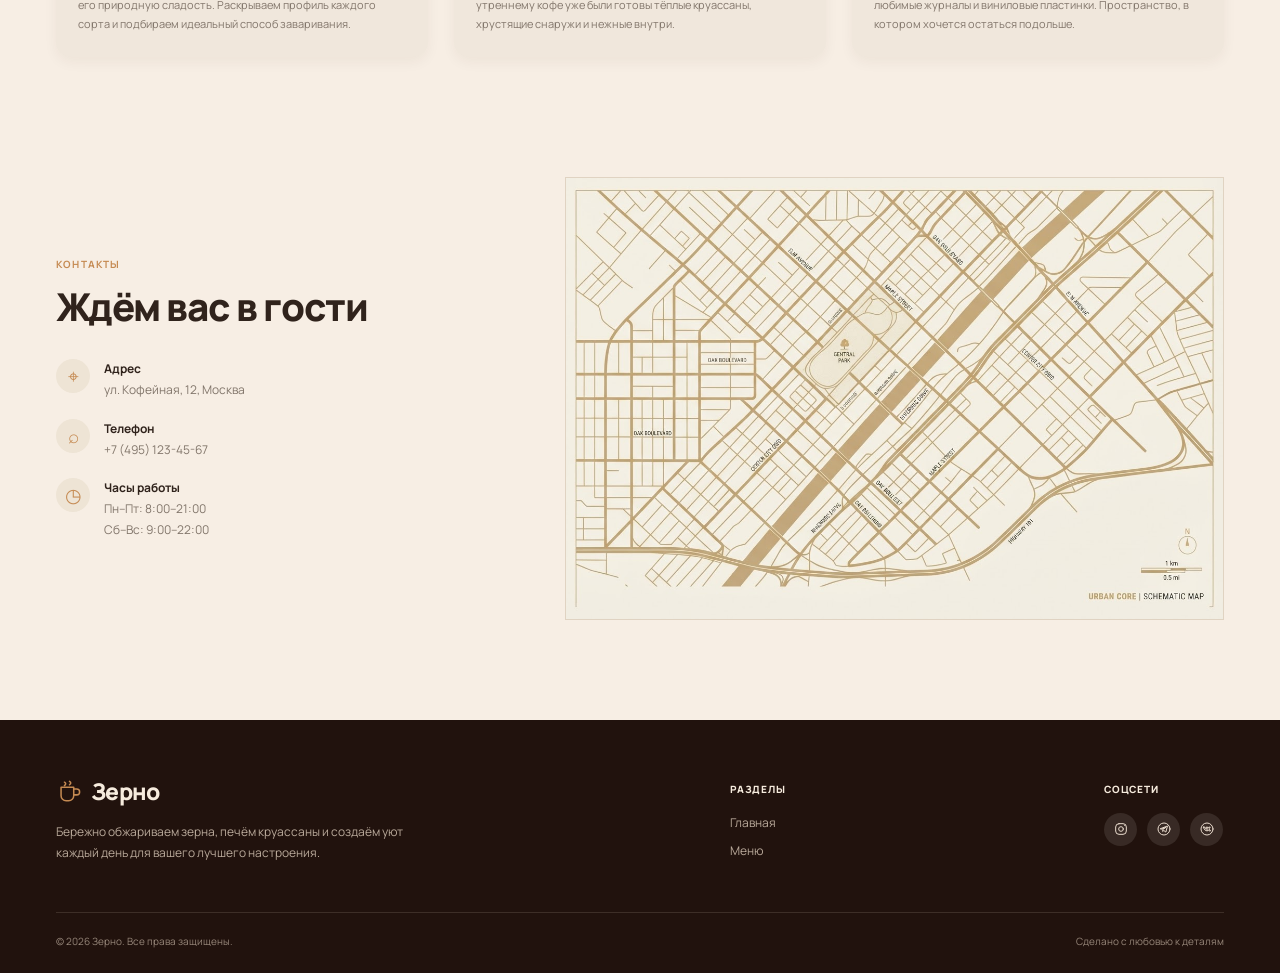
==== commit 588a42dc: "Add files via upload" ====
--- a/index.html
+++ b/index.html
@@ -2,230 +2,983 @@
 <html lang="ru">
 <head>
   <meta charset="UTF-8">
-  <meta name="viewport" content="width=1440">
+  <meta name="viewport" content="width=device-width, initial-scale=1.0">
   <title>Зерно — кофейня</title>
-  <link rel="icon" href="https://raw.githubusercontent.com/ozangar2011-design/site/main/logo.svg" type="image/svg+xml">
   <link rel="preconnect" href="https://fonts.googleapis.com">
   <link rel="preconnect" href="https://fonts.gstatic.com" crossorigin>
-  <link href="https://fonts.googleapis.com/css2?family=Lora:wght@600;700&family=Manrope:wght@400;500;600;700&display=swap" rel="stylesheet">
-  <link rel="stylesheet" href="style.css">
+  <link href="https://fonts.googleapis.com/css2?family=Manrope:wght@400;500;600;700;800&display=swap" rel="stylesheet">
+  <style>
+:root {
+  --cream: #f7eee4;
+  --cream-deep: #eee4d5;
+  --card: #f0e7dc;
+  --ink: #30231c;
+  --muted: #82766b;
+  --coffee: #c58a52;
+  --coffee-dark: #ae7440;
+  --footer: #21120d;
+  --white: #fffaf4;
+}
+
+* {
+  box-sizing: border-box;
+}
+
+html {
+  scroll-behavior: smooth;
+}
+
+body {
+  margin: 0;
+  background: var(--cream);
+  color: var(--ink);
+  font-family: "Manrope", Arial, sans-serif;
+  font-size: 15px;
+  line-height: 1.6;
+  -webkit-font-smoothing: antialiased;
+}
+
+a {
+  color: inherit;
+  text-decoration: none;
+}
+
+img {
+  display: block;
+  max-width: 100%;
+}
+
+.container {
+  width: min(1320px, calc(100% - 112px));
+  margin: 0 auto;
+}
+
+.site-header {
+  height: 86px;
+  display: flex;
+  align-items: center;
+}
+
+.header-inner,
+.brand,
+.main-nav,
+.footer-main,
+.footer-bottom,
+.menu-card-heading,
+.beans-promo,
+.social-icons {
+  display: flex;
+  align-items: center;
+}
+
+.header-inner {
+  justify-content: space-between;
+}
+
+.brand {
+  gap: 8px;
+  width: fit-content;
+  font-size: 24px;
+  font-weight: 800;
+  letter-spacing: -.7px;
+  line-height: 1;
+}
+
+.brand-mark {
+  width: 27px;
+  height: 27px;
+  fill: none;
+  stroke: var(--coffee);
+  stroke-width: 1.8;
+  stroke-linecap: round;
+  stroke-linejoin: round;
+}
+
+.main-nav {
+  gap: 42px;
+  height: 100%;
+  font-size: 14px;
+  font-weight: 500;
+}
+
+.nav-link {
+  position: relative;
+  padding: 9px 0;
+  color: #77695e;
+  transition: color .2s ease;
+}
+
+.nav-link:hover,
+.nav-link.current {
+  color: var(--ink);
+}
+
+.nav-link.current::after {
+  position: absolute;
+  right: 0;
+  bottom: 1px;
+  left: 0;
+  height: 2px;
+  border-radius: 2px;
+  background: var(--coffee);
+  content: "";
+}
+
+.button {
+  min-height: 44px;
+  display: inline-flex;
+  align-items: center;
+  justify-content: center;
+  padding: 0 27px;
+  border: 1px solid transparent;
+  border-radius: 999px;
+  font-family: inherit;
+  font-size: 13px;
+  font-weight: 600;
+  line-height: 1.2;
+  cursor: pointer;
+  transition: background .2s ease, color .2s ease, border-color .2s ease, transform .2s ease, box-shadow .2s ease;
+}
+
+.button:hover {
+  transform: translateY(-2px);
+}
+
+span.button {
+  cursor: default;
+}
+
+.button-primary {
+  color: #fffaf4;
+  background: var(--coffee);
+  box-shadow: 0 5px 13px rgb(117 72 35 / 12%);
+}
+
+.button-primary:hover {
+  background: var(--coffee-dark);
+  box-shadow: 0 8px 18px rgb(117 72 35 / 18%);
+}
+
+.button-outline {
+  min-height: 40px;
+  padding: 0 23px;
+  color: var(--coffee-dark);
+  border-color: #ddc3a7;
+  background: transparent;
+}
+
+.button-outline:hover {
+  color: #fffaf4;
+  border-color: var(--coffee);
+  background: var(--coffee);
+}
+
+.hero {
+  position: relative;
+  isolation: isolate;
+  min-height: 360px;
+  display: flex;
+  align-items: center;
+  justify-content: center;
+  overflow: hidden;
+  border-radius: 20px;
+  background: #4a3425 url("[data-uri]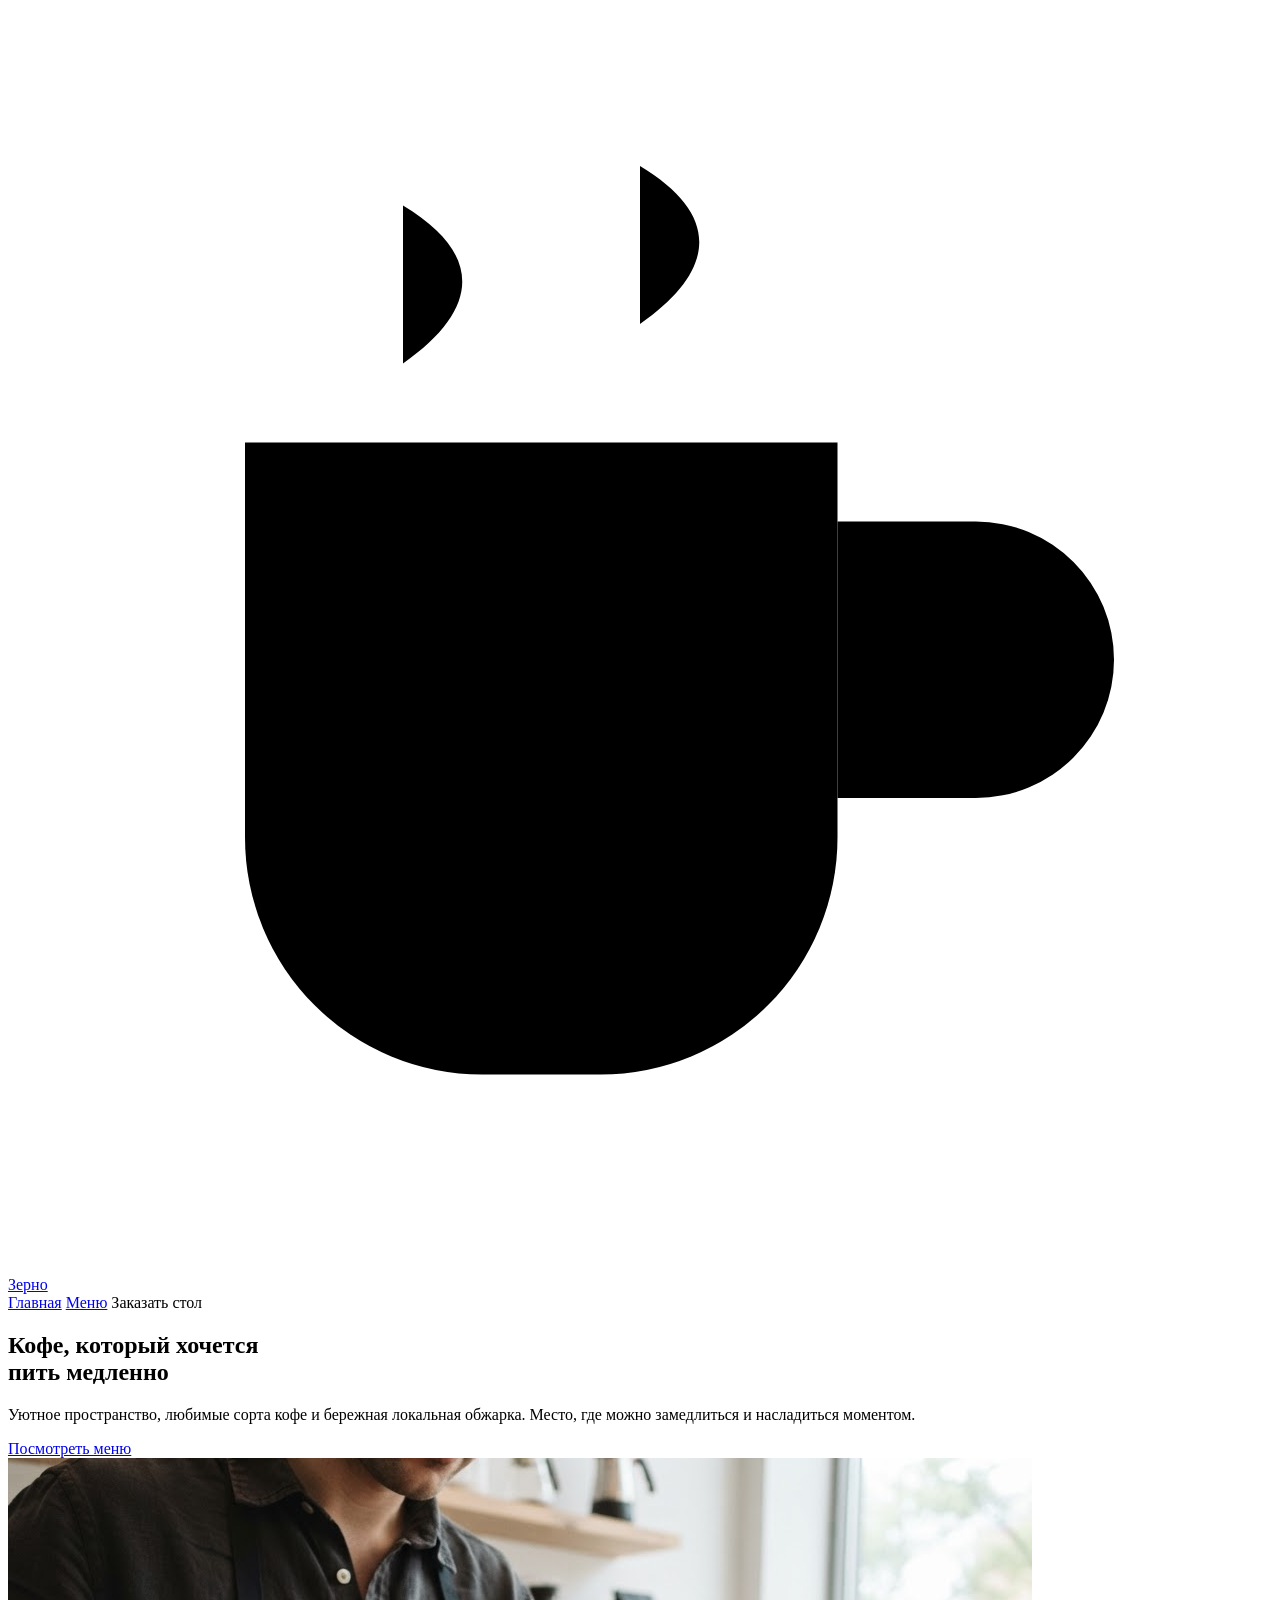
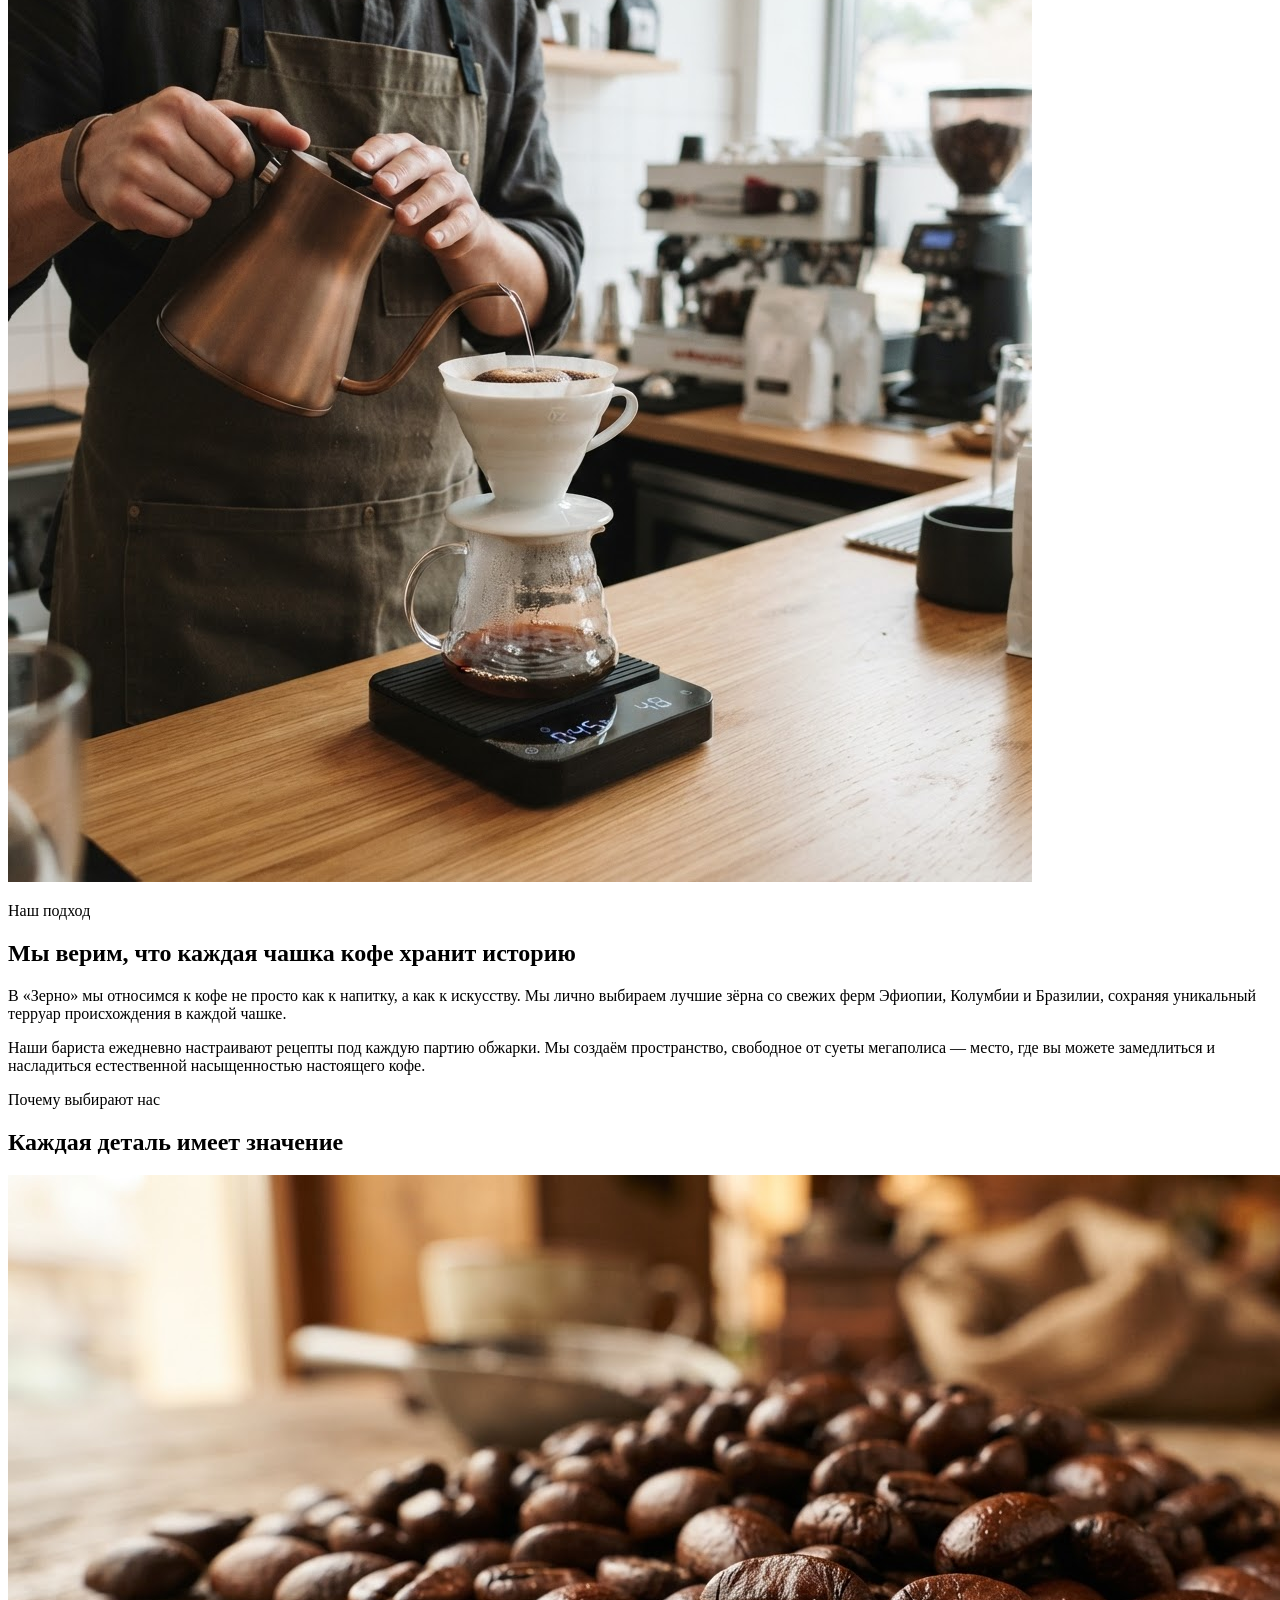
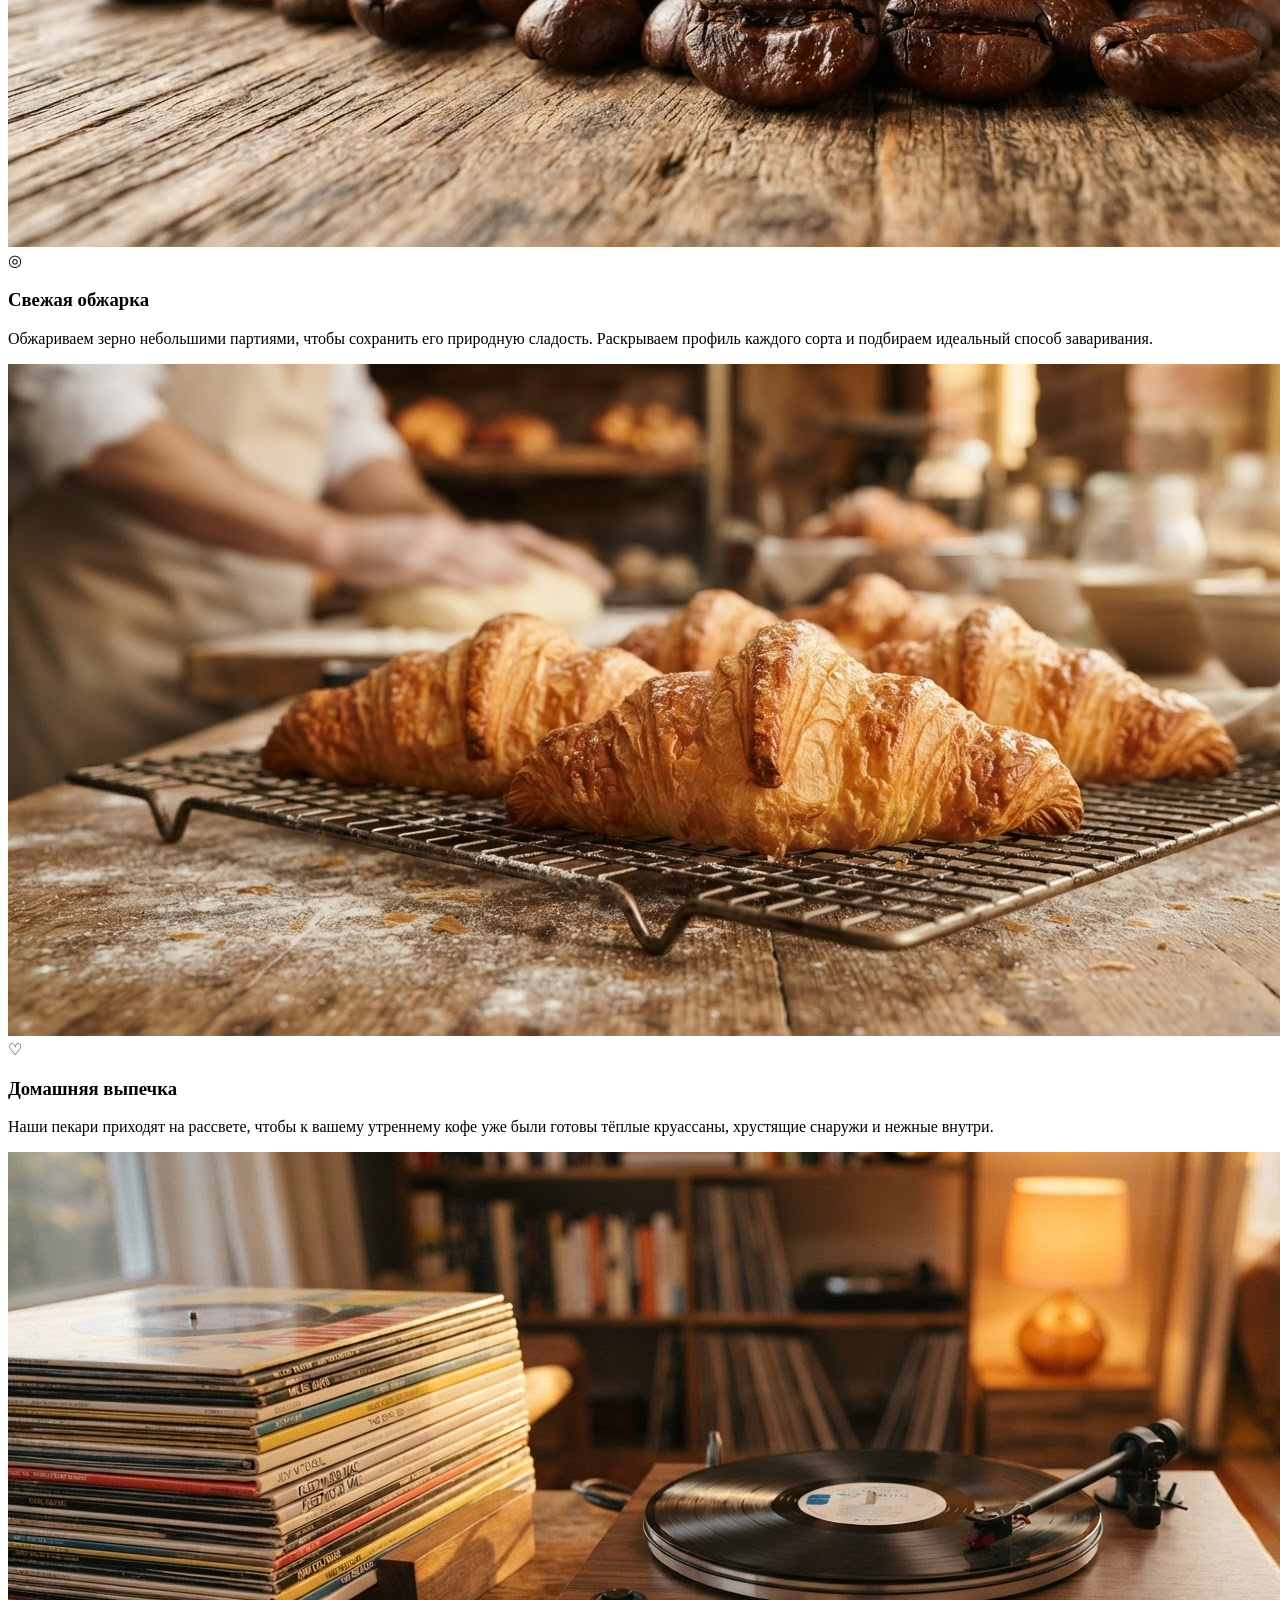
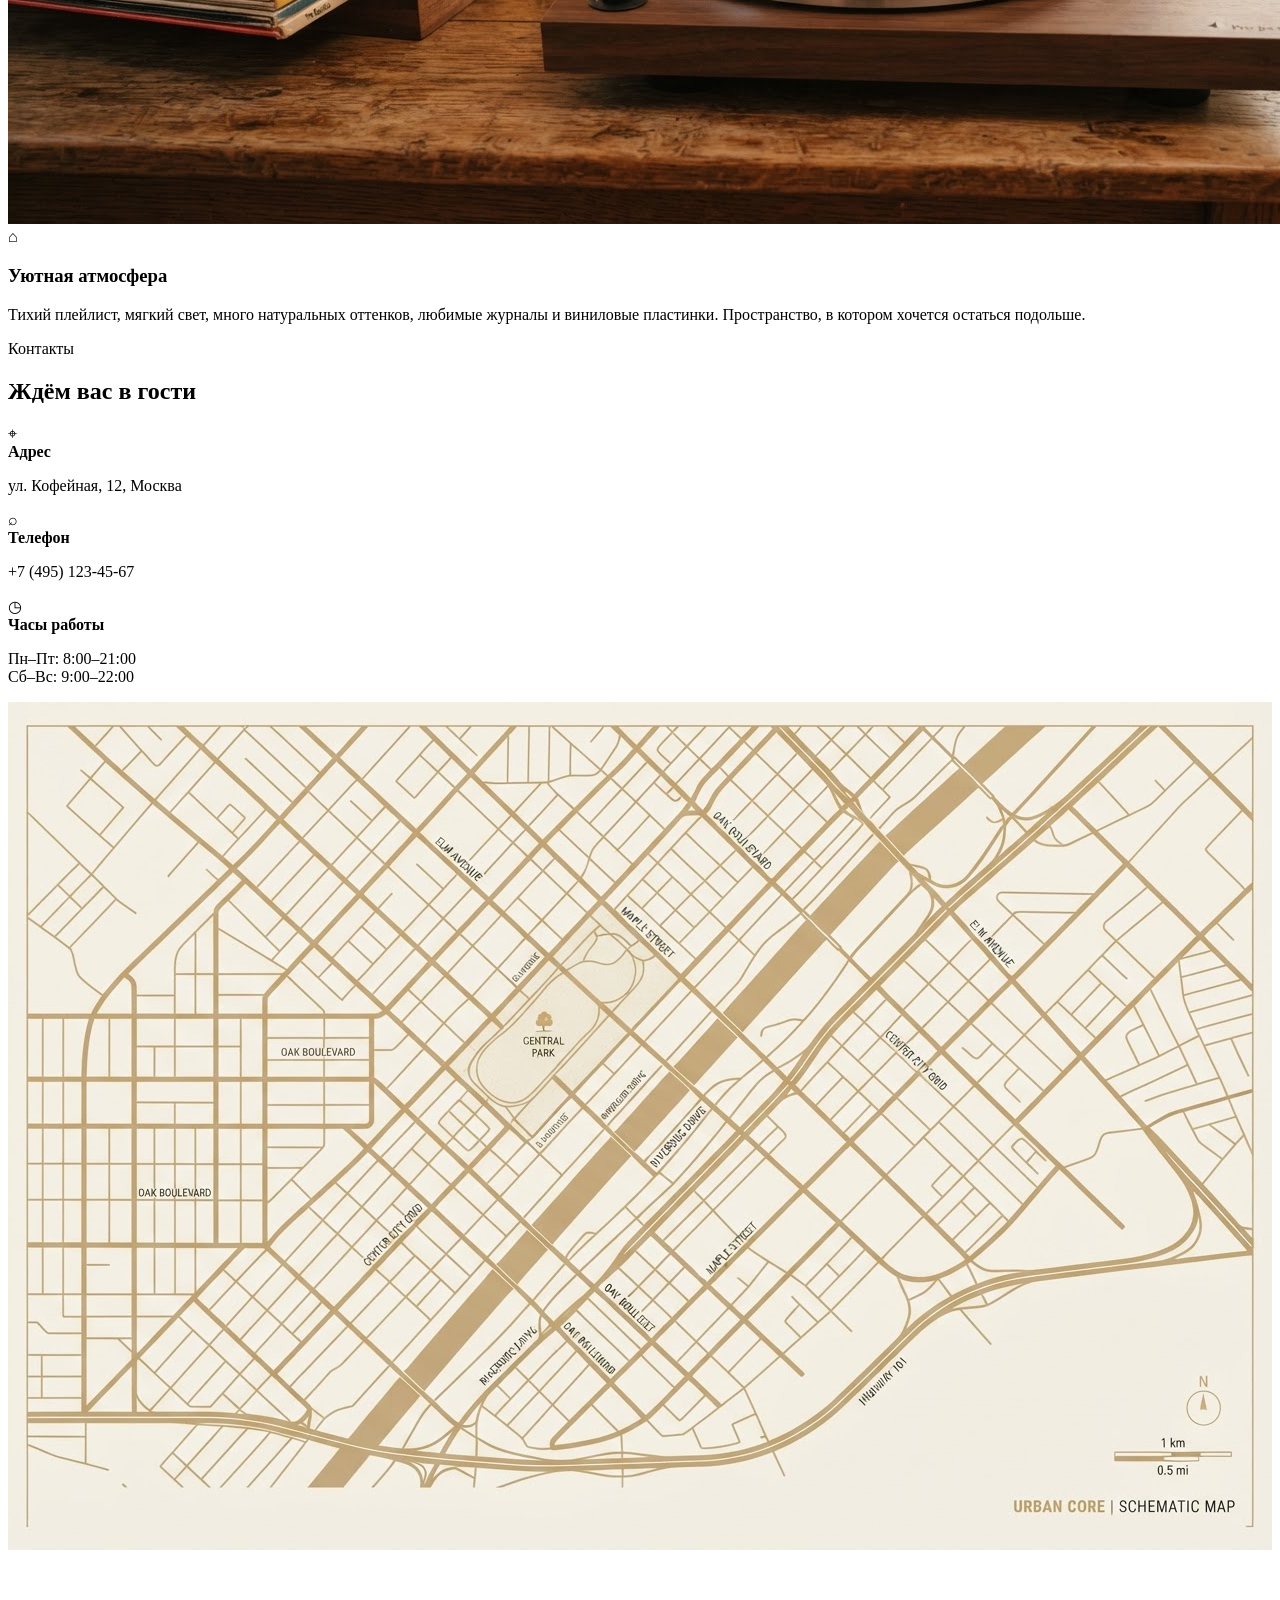
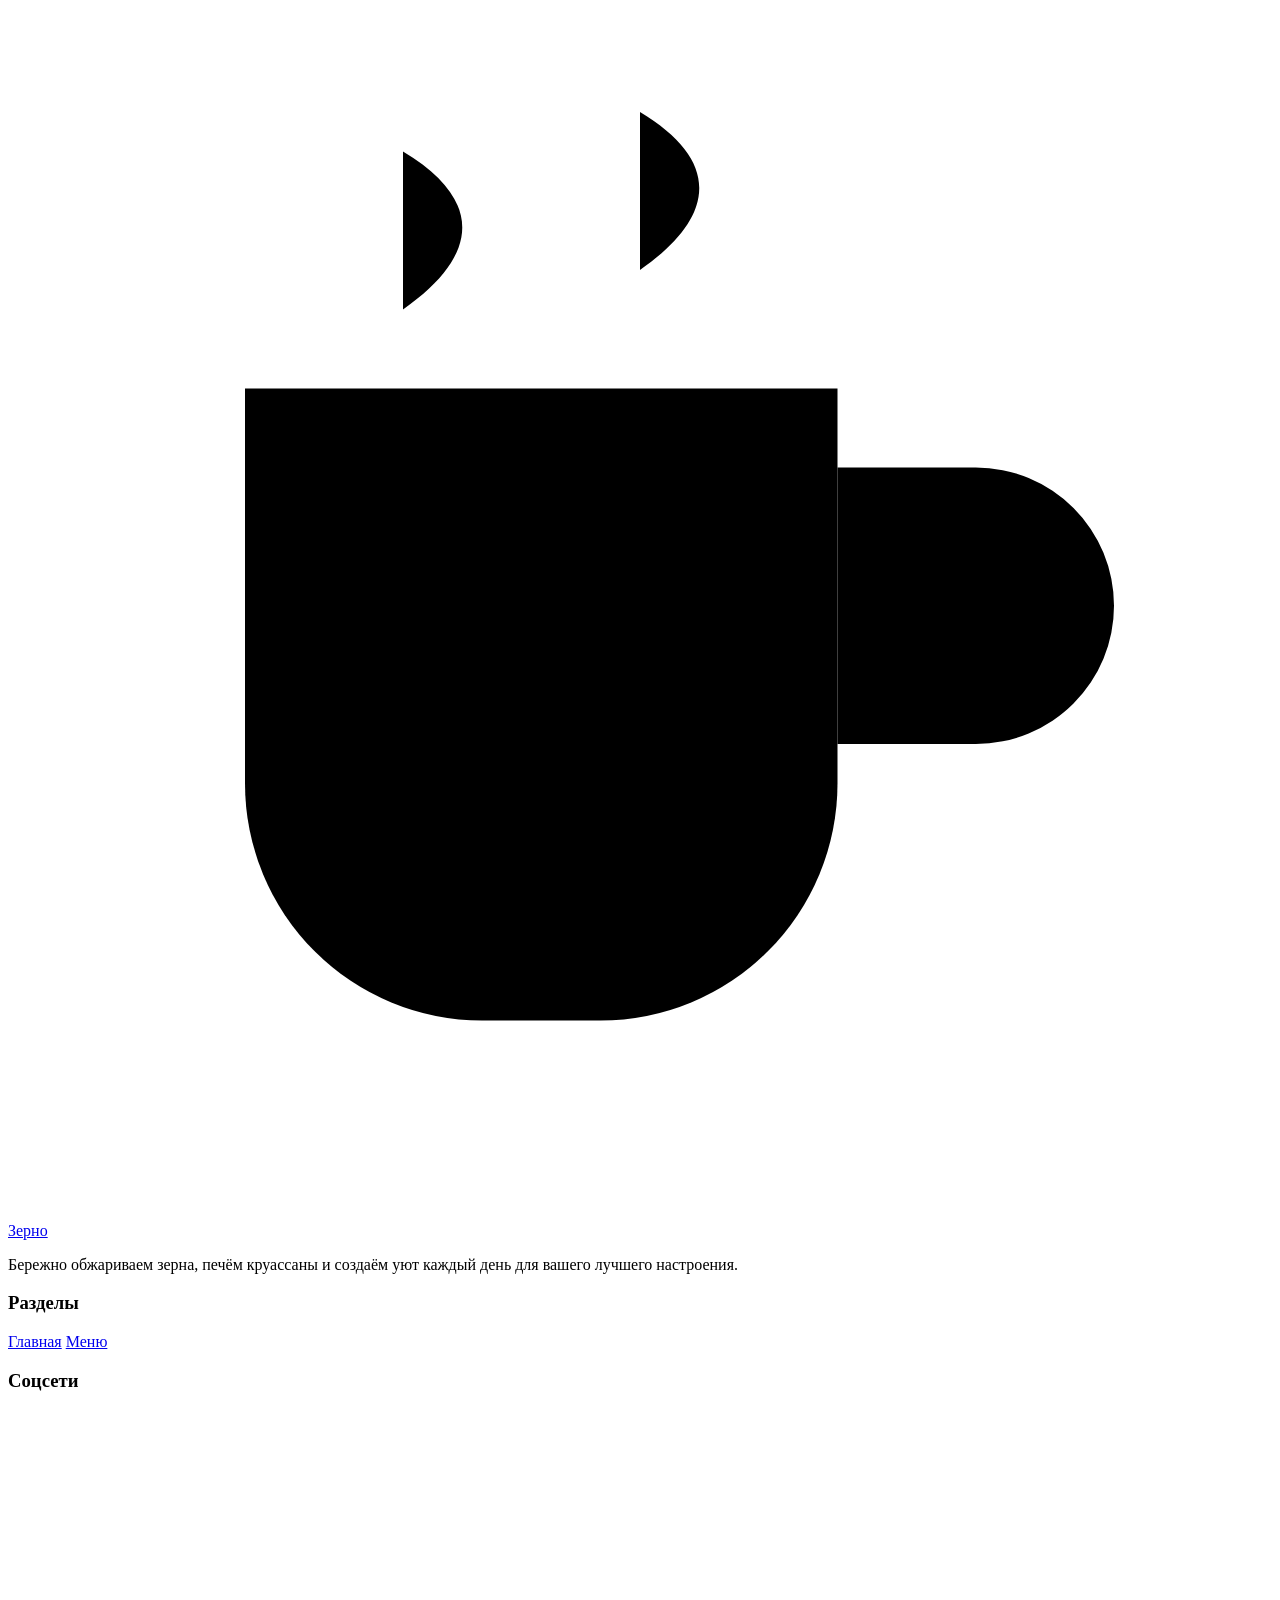
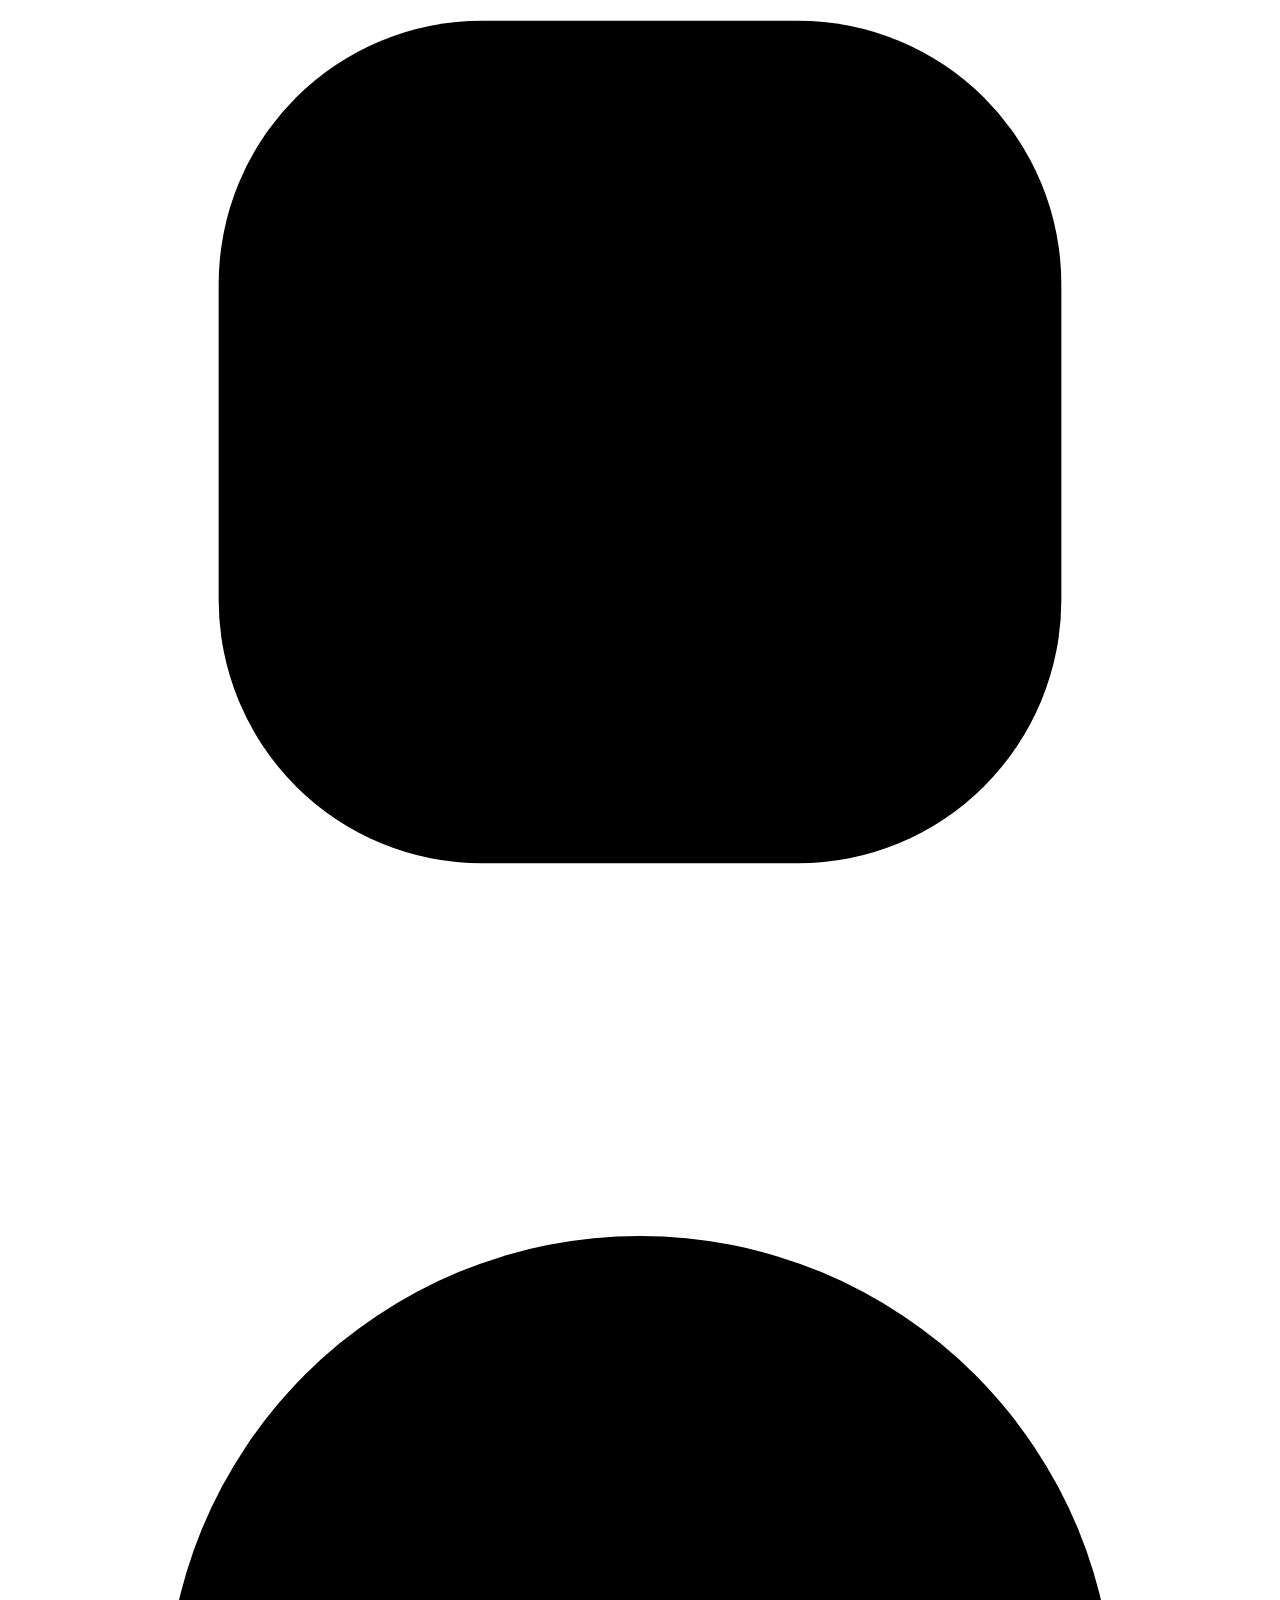
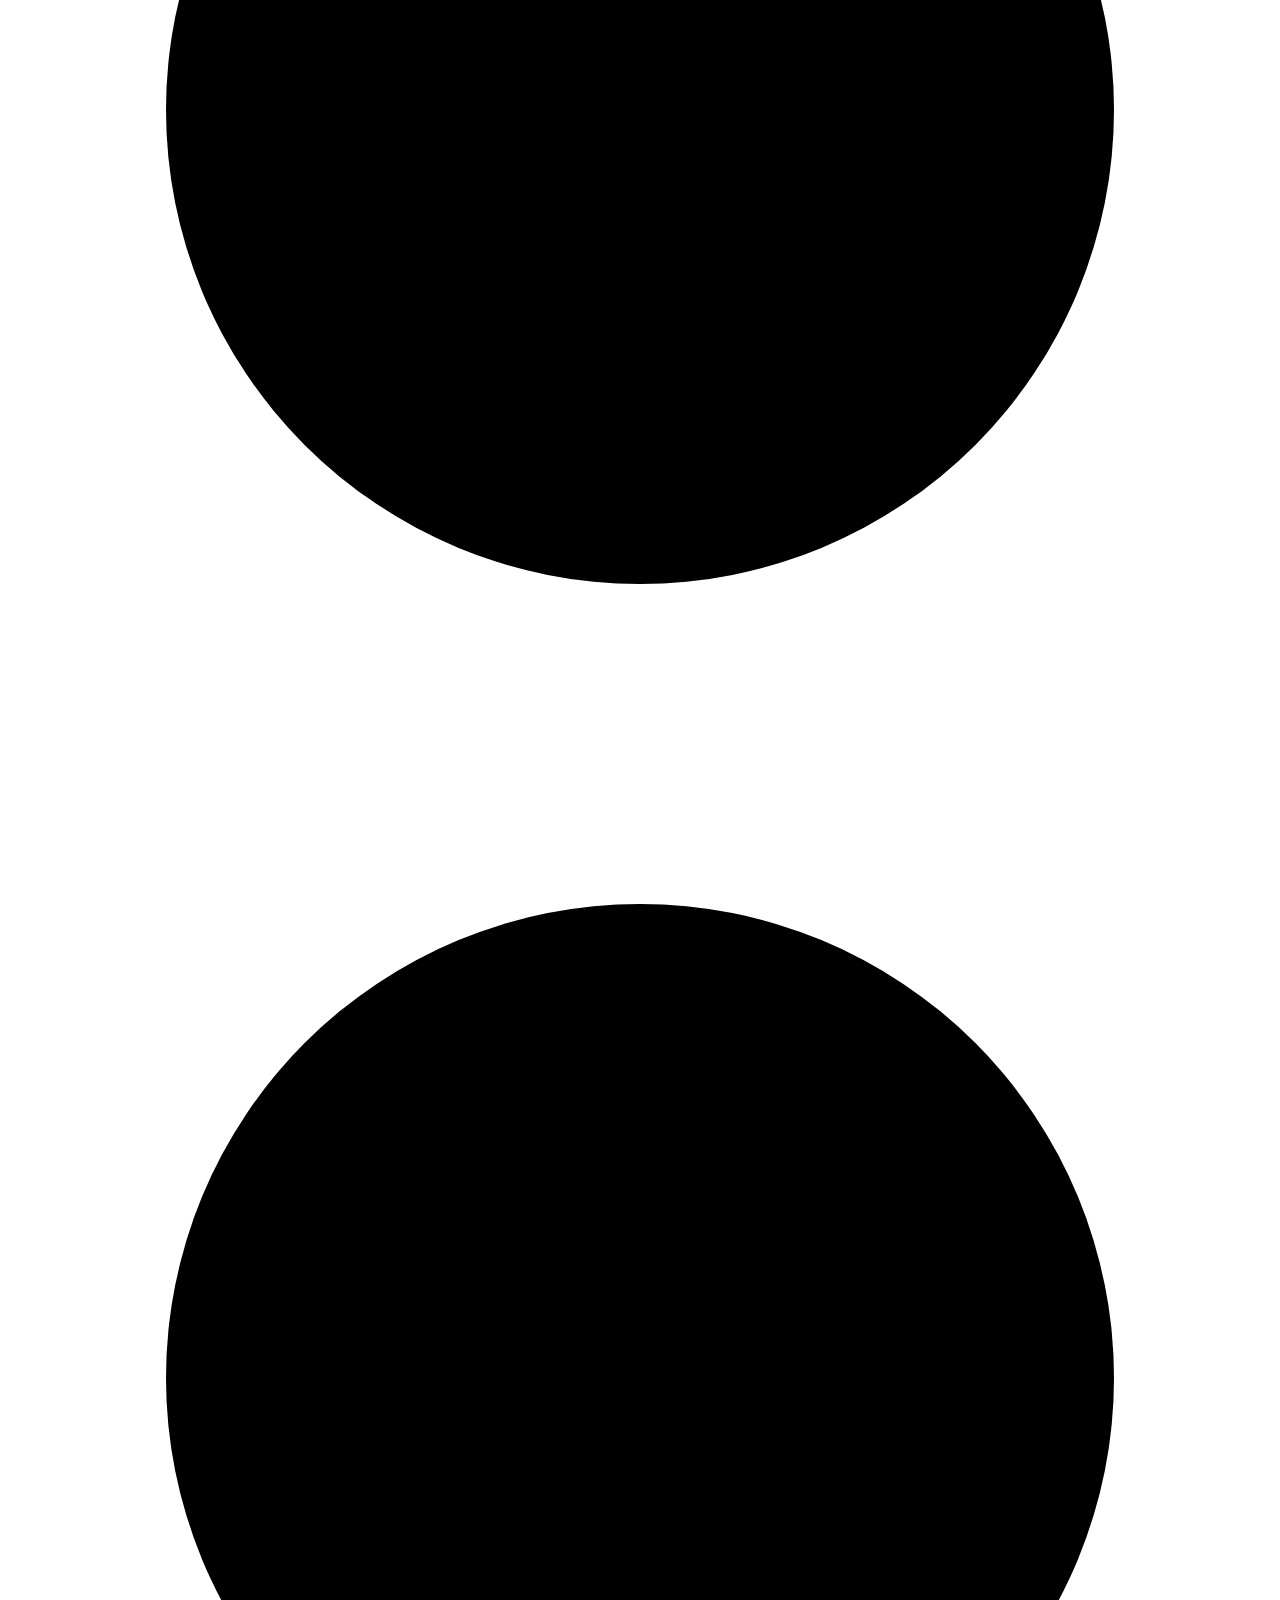
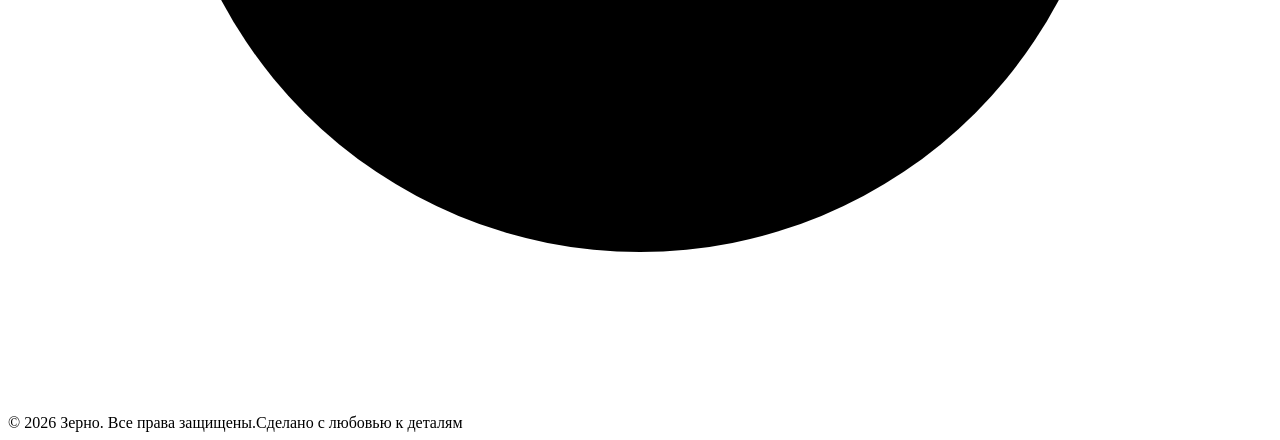
==== commit 2f2c5c8c: "Add files via upload" ====
--- a/index.html
+++ b/index.html
@@ -7,863 +7,7 @@
   <link rel="preconnect" href="https://fonts.googleapis.com">
   <link rel="preconnect" href="https://fonts.gstatic.com" crossorigin>
   <link href="https://fonts.googleapis.com/css2?family=Manrope:wght@400;500;600;700;800&display=swap" rel="stylesheet">
-  <style>
-:root {
-  --cream: #f7eee4;
-  --cream-deep: #eee4d5;
-  --card: #f0e7dc;
-  --ink: #30231c;
-  --muted: #82766b;
-  --coffee: #c58a52;
-  --coffee-dark: #ae7440;
-  --footer: #21120d;
-  --white: #fffaf4;
-}
-
-* {
-  box-sizing: border-box;
-}
-
-html {
-  scroll-behavior: smooth;
-}
-
-body {
-  margin: 0;
-  background: var(--cream);
-  color: var(--ink);
-  font-family: "Manrope", Arial, sans-serif;
-  font-size: 15px;
-  line-height: 1.6;
-  -webkit-font-smoothing: antialiased;
-}
-
-a {
-  color: inherit;
-  text-decoration: none;
-}
-
-img {
-  display: block;
-  max-width: 100%;
-}
-
-.container {
-  width: min(1320px, calc(100% - 112px));
-  margin: 0 auto;
-}
-
-.site-header {
-  height: 86px;
-  display: flex;
-  align-items: center;
-}
-
-.header-inner,
-.brand,
-.main-nav,
-.footer-main,
-.footer-bottom,
-.menu-card-heading,
-.beans-promo,
-.social-icons {
-  display: flex;
-  align-items: center;
-}
-
-.header-inner {
-  justify-content: space-between;
-}
-
-.brand {
-  gap: 8px;
-  width: fit-content;
-  font-size: 24px;
-  font-weight: 800;
-  letter-spacing: -.7px;
-  line-height: 1;
-}
-
-.brand-mark {
-  width: 27px;
-  height: 27px;
-  fill: none;
-  stroke: var(--coffee);
-  stroke-width: 1.8;
-  stroke-linecap: round;
-  stroke-linejoin: round;
-}
-
-.main-nav {
-  gap: 42px;
-  height: 100%;
-  font-size: 14px;
-  font-weight: 500;
-}
-
-.nav-link {
-  position: relative;
-  padding: 9px 0;
-  color: #77695e;
-  transition: color .2s ease;
-}
-
-.nav-link:hover,
-.nav-link.current {
-  color: var(--ink);
-}
-
-.nav-link.current::after {
-  position: absolute;
-  right: 0;
-  bottom: 1px;
-  left: 0;
-  height: 2px;
-  border-radius: 2px;
-  background: var(--coffee);
-  content: "";
-}
-
-.button {
-  min-height: 44px;
-  display: inline-flex;
-  align-items: center;
-  justify-content: center;
-  padding: 0 27px;
-  border: 1px solid transparent;
-  border-radius: 999px;
-  font-family: inherit;
-  font-size: 13px;
-  font-weight: 600;
-  line-height: 1.2;
-  cursor: pointer;
-  transition: background .2s ease, color .2s ease, border-color .2s ease, transform .2s ease, box-shadow .2s ease;
-}
-
-.button:hover {
-  transform: translateY(-2px);
-}
-
-span.button {
-  cursor: default;
-}
-
-.button-primary {
-  color: #fffaf4;
-  background: var(--coffee);
-  box-shadow: 0 5px 13px rgb(117 72 35 / 12%);
-}
-
-.button-primary:hover {
-  background: var(--coffee-dark);
-  box-shadow: 0 8px 18px rgb(117 72 35 / 18%);
-}
-
-.button-outline {
-  min-height: 40px;
-  padding: 0 23px;
-  color: var(--coffee-dark);
-  border-color: #ddc3a7;
-  background: transparent;
-}
-
-.button-outline:hover {
-  color: #fffaf4;
-  border-color: var(--coffee);
-  background: var(--coffee);
-}
-
-.hero {
-  position: relative;
-  isolation: isolate;
-  min-height: 360px;
-  display: flex;
-  align-items: center;
-  justify-content: center;
-  overflow: hidden;
-  border-radius: 20px;
-  background: #4a3425 url("[data-uri]